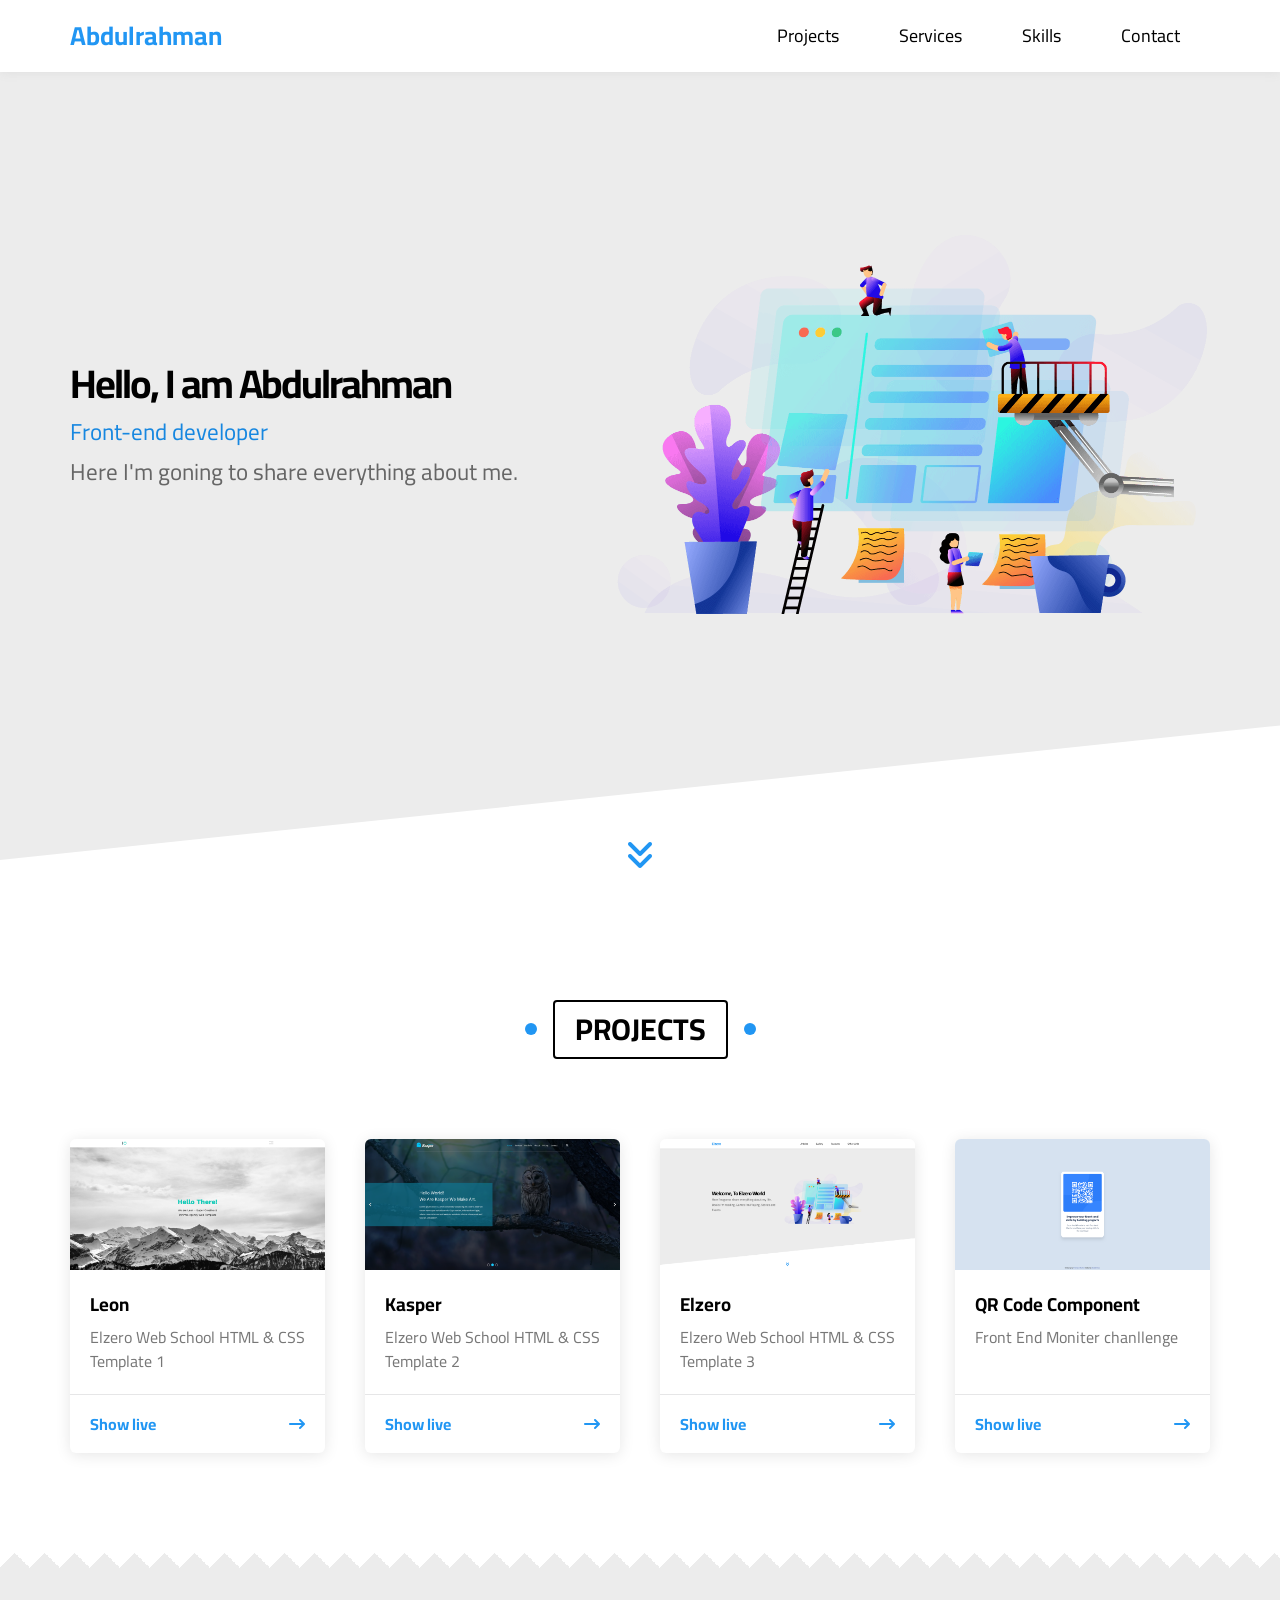
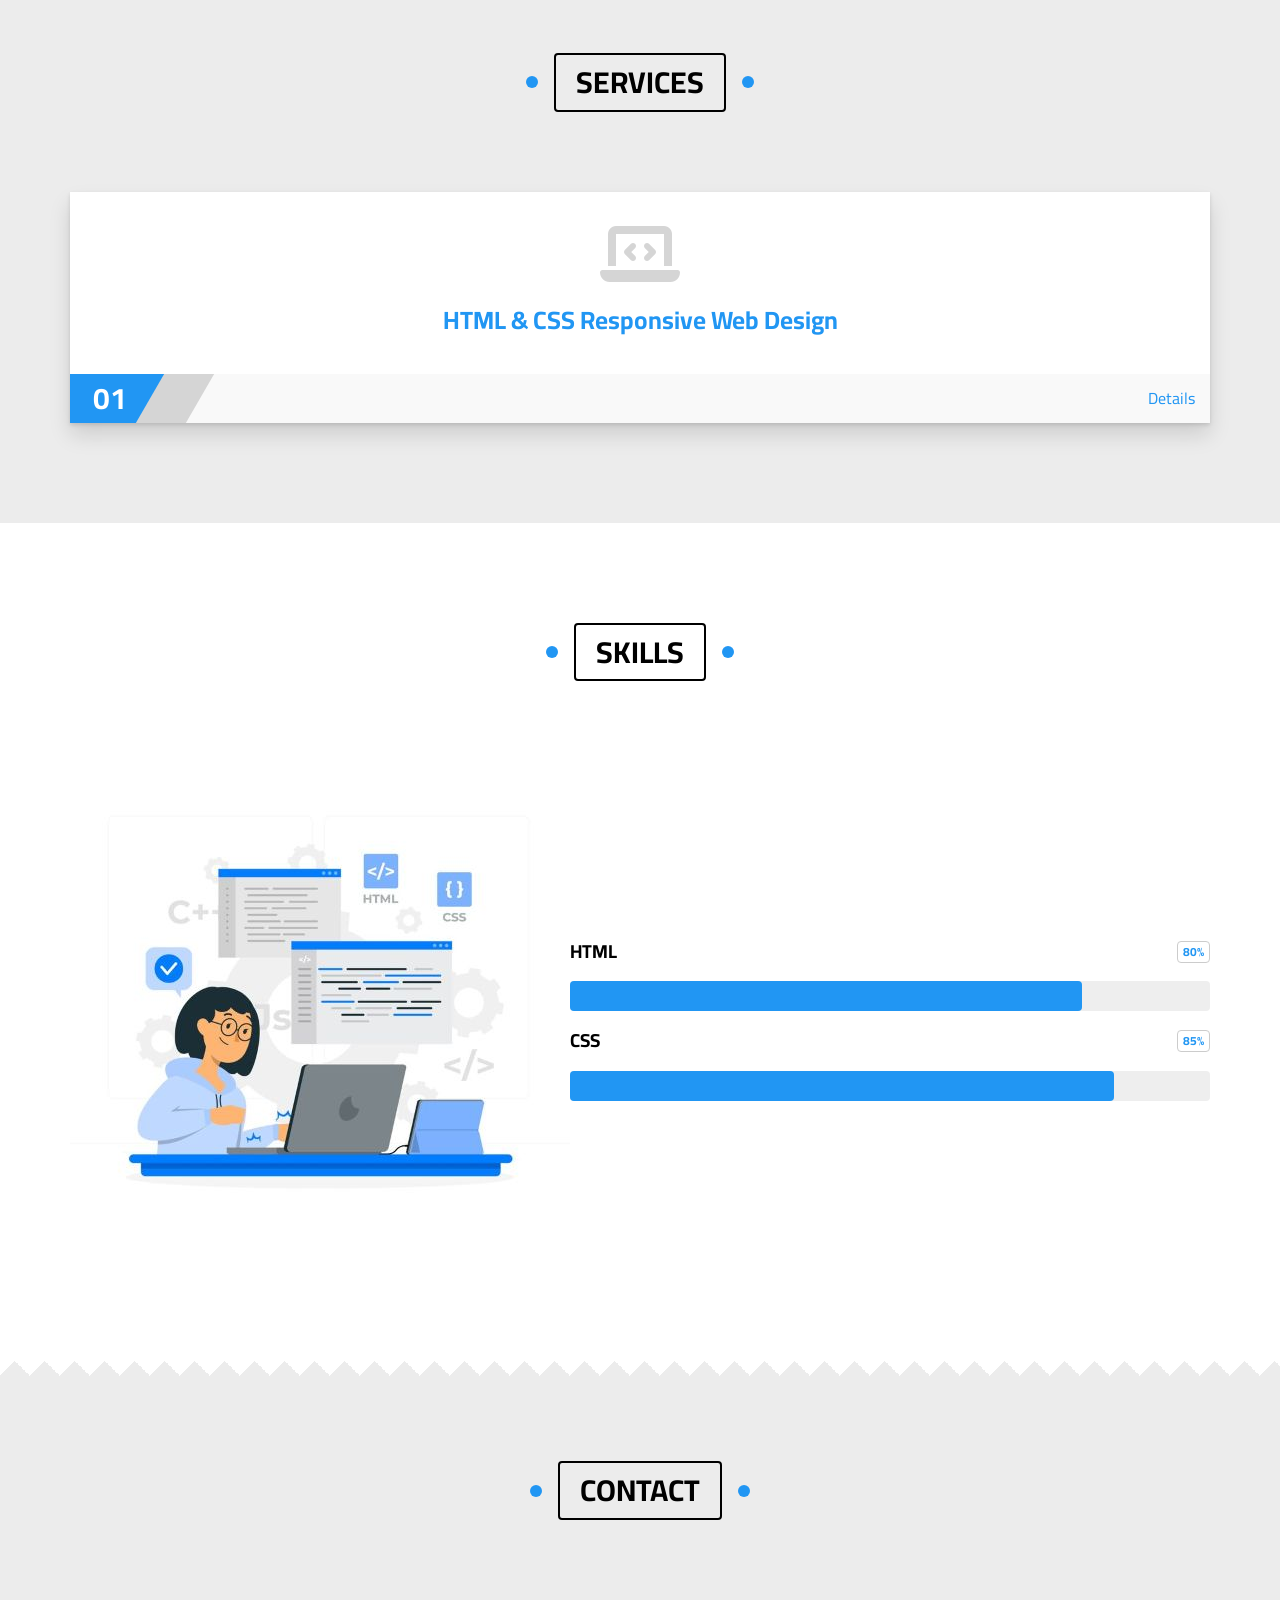
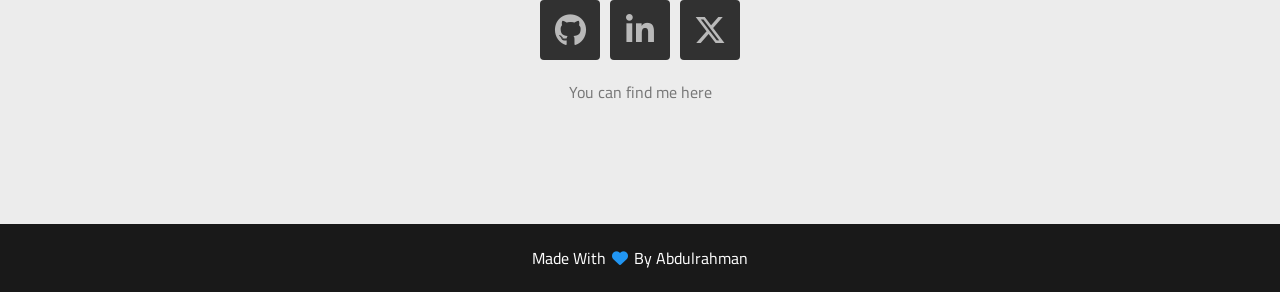
==== index.html @ 8b83b595 "Fixing some issues" ====
<!DOCTYPE html>
<html lang="en">

<head>
    <meta charset="UTF-8">
    <meta name="viewport" content="width=device-width, initial-scale=1.0">
    <title>Abdulrahman</title>
    <link rel="icon" href="imgs/favicon.ico" type="image/x-icon">
    <link rel="stylesheet" href="css/normalize.css">
    <!-- Font Awesome File -->
    <link rel="stylesheet" href="css/all.min.css">
    <link rel="stylesheet" href="css/main.css">
    <!-- Google Fonts -->
    <link rel="preconnect" href="https://fonts.googleapis.com">
    <link rel="preconnect" href="https://fonts.gstatic.com" crossorigin>
    <link href="https://fonts.googleapis.com/css2?family=Cairo:wght@200..1000&display=swap" rel="stylesheet">
</head>

<body>
    <!-- Start Header -->
    <div class="header" id="header">
        <div class="container">
            <a href="#" class="logo">Abdulrahman</a>
            <ul class="main-nav">
                <li><a href="#projects">Projects</a></li>
                <li><a href="#services">Services</a></li>
                <li><a href="#my-skills">Skills</a></li>
                <li><a href="#contact">Contact</a></li>
            </ul>
        </div>
    </div>
    <!-- End Header -->
    <!-- Start Landing -->
    <div class="landing">
        <div class="container">
            <div class="text">
                <h1>Hello, I am Abdulrahman</h1>
                <p><span>Front-end developer</span>Here I'm goning to share everything about me.</p>
            </div>
            <div class="image">
                <img src="imgs/landing-image.png" alt="Landing image">
            </div>
        </div>
        <a href="#articles" class="go-down">
            <i class="fa-solid fa-angles-down fa-2x"></i>
        </a>
    </div>
    <!-- End Landing -->
    <!-- Start Projects -->
    <div class="projects" id="projects">
        <!-- Start Dots Shape -->
        <div class="dots dots-up"></div>
        <div class="dots dots-down"></div>
        <!-- End Dots Shape -->
        <h2 class="main-title">Projects</h2>
        <div class="container">
            <!-- 1st box -->
            <div class="box">
                <img src="imgs/project-01.png" alt="Project 01 image">
                <div class="content">
                    <h3>Leon</h3>
                    <p>Elzero Web School HTML & CSS Template 1</p>
                </div>
                <div class="info">
                    <a href="https://abdulrahman-alshamrani.me/HTML_And_CSS_Template_One/">Show live</a>
                    <i class="fa-solid fa-arrow-right-long"></i>
                </div>
            </div>
            <!-- 2nd box -->
            <div class="box">
                <img src="imgs/project-02.png" alt="Project 02 image">
                <div class="content">
                    <h3>Kasper</h3>
                    <p>Elzero Web School HTML & CSS Template 2</p>
                </div>
                <div class="info">
                    <a href="https://abdulrahman-alshamrani.me/HTML_And_CSS_Template_Two/">Show live</a>
                    <i class="fa-solid fa-arrow-right-long"></i>
                </div>
            </div>
            <!-- 3rd box -->
            <div class="box">
                <img src="imgs/project-03.png" alt="Project 03 image">
                <div class="content">
                    <h3>Elzero</h3>
                    <p>Elzero Web School HTML & CSS Template 3</p>
                </div>
                <div class="info">
                    <a href="https://abdulrahman-alshamrani.me/HTML_And_CSS_Template_Three/">Show live</a>
                    <i class="fa-solid fa-arrow-right-long"></i>
                </div>
            </div>
            <!-- 4th box -->
            <div class="box">
                <img src="imgs/project-05.png" alt="Project 05 image">
                <div class="content">
                    <h3>QR Code Component</h3>
                    <p>Front End Moniter chanllenge</p>
                </div>
                <div class="info">
                    <a href="https://abdulrahman-alshamrani.me/qr-code-component/">Show live</a>
                    <i class="fa-solid fa-arrow-right-long"></i>
                </div>
            </div>
        </div>
    </div>
    <!-- Separator -->
    <div class="spikes"></div>
    <!-- End Articles -->
    <!-- Start Services -->
    <div class="services" id="services">
        <!-- Start Dots Shape -->
        <div class="dots dots-up"></div>
        <div class="dots dots-down"></div>
        <!-- End Dots Shape -->
        <h2 class="main-title">Services</h2>
        <div class="container">
            <div class="box">
                <i class="fa-solid fa-laptop-code fa-4x"></i>
                <h3>HTML & CSS Responsive Web Design</h3>
                <div class="info"><a href="#services">Details</a></div>
            </div>
        </div>
    </div>
    <!-- End Services -->
    <!-- Start My Skills -->
    <div class="my-skills" id="my-skills">
        <h2 class="main-title">Skills</h2>
        <div class="container">
            <img src="imgs/skills.jpg" alt="Skills image">
            <div class="skills">
                <div class="skill">
                    <h3>HTML <span>80%</span></h3>
                    <div class="progress"><span style="width: 80%;"></span></div>
                </div>
                <div class="skill">
                    <h3>CSS <span>85%</span></h3>
                    <div class="progress"><span style="width: 85%;"></span></div>
                </div>
            </div>
        </div>
    </div>
    <!-- Separator -->
    <div class="spikes"></div>
    <!-- End My Skills -->
    <!-- Start Contact -->
    <div class="contact" id="contact">
        <!-- Start Dots Shape -->
        <div class="dots dots-up"></div>
        <div class="dots dots-down"></div>
        <!-- End Dots Shape -->
        <h2 class="main-title">Contact</h2>
        <div class="container">
            <ul class="social">
                <li><a class="github" href="https://github.com/D7omii" target="_blank"><i
                            class="fa-brands fa-github fa-2x"></i></a></li>
                <li><a class="linkedin" href="https://www.linkedin.com/in/abdurahman-alshamrani-961b251a7"
                        target="_blank"><i class="fa-brands fa-linkedin-in fa-2x"></i></a></li>
                <li><a class="x-twitter" href="https://x.com/AboDa7m_001" target="_blank"><i
                            class="fa-brands fa-x-twitter fa-2x"></i></a></li>
                </li>
            </ul>
            <p class="text">You can find me here</p>
        </div>
    </div>
    <!-- End Contact -->
    <!-- Start Footer -->
    <div class="footer">
        <p class="copyright">Made With <i class="fa-solid fa-heart"></i> By Abdulrahman</p>
    </div>
    <!-- End Footer -->
</body>

</html>
---- css/main.css ----
/* Start Global Rules */
* {
    -webkit-box-sizing: border-box;
    -moz-box-sizing: border-box;
    box-sizing: border-box;
}

:root {
    --main-color: #2196F3;
    --main-color-alt: #1787E0;
    --main-transition-duration: 0.3s;
    --main-section-padding: 100px;
    --section-background: #ececec;
}

html {
    scroll-behavior: smooth;
}

body {
    font-family: "Cairo", sans-serif;
}

a {
    text-decoration: none;
}

ul {
    list-style: none;
    margin: 0;
    padding: 0;
}

.container {
    padding-left: 15px;
    padding-right: 15px;
    margin-left: auto;
    margin-right: auto;
}

/* Small */
@media (min-width: 768px) {
    .container {
        width: 750px;
    }
}

/* Medium */
@media (min-width: 992px) {
    .container {
        width: 970px;
    }
}

/* Large */
@media (min-width: 1200px) {
    .container {
        width: 1170px;
    }
}

.main-title {
    text-transform: uppercase;
    margin: 0 auto 80px;
    border: 2px solid black;
    padding: 10px 20px;
    font-size: 30px;
    width: fit-content;
    position: relative;
    z-index: 1;
    transition: var(--main-transition-duration);
    -webkit-transition: var(--main-transition-duration);
    -moz-transition: var(--main-transition-duration);
    -ms-transition: var(--main-transition-duration);
    -o-transition: var(--main-transition-duration);
    border-radius: 4px;
    -webkit-border-radius: 4px;
    -moz-border-radius: 4px;
    -ms-border-radius: 4px;
    -o-border-radius: 4px;
}

.main-title::before,
.main-title::after {
    content: "";
    position: absolute;
    width: 12px;
    height: 12px;
    background-color: var(--main-color);
    top: 50%;
    border-radius: 50%;
    -webkit-border-radius: 50%;
    -moz-border-radius: 50%;
    -ms-border-radius: 50%;
    -o-border-radius: 50%;
    transform: translateY(-50%);
    -webkit-transform: translateY(-50%);
    -moz-transform: translateY(-50%);
    -ms-transform: translateY(-50%);
    -o-transform: translateY(-50%);
}

.main-title::before {
    left: -30px;
}

.main-title::after {
    right: -30px;
}

.main-title:hover::before {
    z-index: -1;
    animation: left-move 0.5s linear forwards;
    -webkit-animation: left-move 0.5s linear forwards;
}

.main-title:hover::after {
    z-index: -1;
    animation: right-move 0.5s linear forwards;
    -webkit-animation: right-move 0.5s linear forwards;
}

.main-title:hover {
    color: white;
    border-color: transparent;
    transition-delay: 0.5s;
}

.spikes {
    position: relative;
}

.spikes::after {
    content: "";
    position: absolute;
    right: 0;
    width: 100%;
    height: 30px;
    z-index: 1;
    background-image: linear-gradient(135deg, white 25%, transparent 25%),
        linear-gradient(225deg, white 25%, transparent 25%);
    background-size: 30px 30px;
}

.dots {
    background-image: url("../imgs/dots.png");
    height: 186px;
    width: 204px;
    background-repeat: no-repeat;
    position: absolute;
}

.dots-up {
    top: 200px;
    right: 0;
}

.dots-down {
    bottom: 200px;
    left: 0;
}

@media (max-width: 1199px) {

    .dots,
    .dots-up,
    .dots-down {
        display: none;
    }
}

/* End Global Rules */
/* Start Header  */
.header {
    background-color: white;
    position: relative;
    box-shadow: 0 0 10px #ddd;
}

.header .container {
    display: flex;
    justify-content: space-between;
    align-items: center;
    flex-wrap: wrap;
    position: relative;
}

.header .logo {
    color: var(--main-color);
    font-size: 26px;
    font-weight: bold;
    height: 72px;
    display: flex;
    justify-content: center;
    align-items: center;
}

@media (max-width: 767px) {
    .header .logo {
        width: 100%;
        height: 50px;
    }
}

.header .main-nav {
    display: flex;
}

@media (max-width: 767px) {
    .header .main-nav {
        margin: auto;
    }
}

.header .main-nav>li:hover .mega-menu {
    opacity: 1;
    z-index: 20;
    top: calc(100% + 1px);
}

.header .main-nav>li>a {
    display: flex;
    justify-content: center;
    align-items: center;
    height: 72px;
    position: relative;
    color: black;
    padding: 0 30px;
    overflow: hidden;
    font-size: 18px;
    transition: var(--main-transition-duration);
    -webkit-transition: var(--main-transition-duration);
    -moz-transition: var(--main-transition-duration);
    -ms-transition: var(--main-transition-duration);
    -o-transition: var(--main-transition-duration);
}

@media (max-width: 767px) {
    .header .main-nav>li>a {
        padding: 10px;
        font-size: 14px;
        height: 40px;
    }
}

.header .main-nav>li>a::before {
    content: "";
    position: absolute;
    width: 100%;
    height: 4px;
    background-color: var(--main-color);
    top: 0;
    left: -100%;
    transition: var(--main-transition-duration);
    -webkit-transition: var(--main-transition-duration);
    -moz-transition: var(--main-transition-duration);
    -ms-transition: var(--main-transition-duration);
    -o-transition: var(--main-transition-duration);
}

.header .main-nav>li>a:hover {
    color: var(--main-color);
    background-color: #fafafa;
}

.header .main-nav>li>a:hover::before {
    left: 0;
}

/* End Header  */
/* Start Landing */
.landing {
    position: relative;
}

.landing::before {
    content: "";
    position: absolute;
    left: 0;
    top: -40px;
    width: 100%;
    height: 100%;
    background-color: var(--section-background);
    z-index: -1;
    transform: skewY(-6deg);
    -webkit-transform: skewY(-6deg);
    -moz-transform: skewY(-6deg);
    -ms-transform: skewY(-6deg);
    -o-transform: skewY(-6deg);
    transform-origin: top left;
}

.landing .container {
    min-height: calc(100vh - 72px);
    display: flex;
    align-items: center;
    padding-bottom: 120px;
}

.landing .text {
    flex: 1;
}

@media (max-width: 991px) {
    .landing .container {
        flex-direction: column;
    }

    .landing .text {
        text-align: center;
    }
}

.landing .text h1 {
    font-size: 40px;
    margin: 0;
    letter-spacing: -2px;
}

@media (max-width: 767px) {
    .landing .text h1 {
        font-size: 28px;
    }
}

.landing .text p {
    font-size: 23px;
    line-height: 1.7;
    margin: 5px 0 0;
    color: #666;
    max-width: 500px;
}

@media (max-width: 991px) {
    .landing .text p {
        margin: 10px auto;
    }
}

@media (max-width: 767px) {
    .landing .text p {
        font-size: 18px;
    }
}

.landing .text p span {
    display: block;
    color: var(--main-color-alt);
}

.landing .image img {
    position: relative;
    width: 600px;
    max-width: 100%;
    animation: up-and-down 5s linear infinite;
    -webkit-animation: up-and-down 5s linear infinite;
}

@media (max-width: 991px) {
    .landing .image {
        order: -1;
        margin: 100px 0 70px;
    }
}

.landing .go-down {
    color: var(--main-color);
    position: absolute;
    bottom: 30px;
    left: 50%;
    transform: translateX(-50%);
    -webkit-transform: translateX(-50%);
    -moz-transform: translateX(-50%);
    -ms-transform: translateX(-50%);
    -o-transform: translateX(-50%);
}

.landing .go-down:hover {
    color: var(--main-color-alt);
}

.landing .go-down i {
    animation: bouncing 1.5s infinite;
    -webkit-animation: bouncing 1.5s infinite;
}

/* End Landing */
/* Start Projects */
.projects {
    padding-top: var(--main-section-padding);
    padding-bottom: var(--main-section-padding);
    position: relative;
}

.projects .container {
    display: grid;
    grid-template-columns: repeat(auto-fill, minmax(250px, 1fr));
    gap: 40px;
}

.projects .box {
    box-shadow: 0 2px 15px rgb(0 0 0 / 10%);
    background-color: white;
    overflow: hidden;
    z-index: 1;
    border-radius: 6px;
    -webkit-border-radius: 6px;
    -moz-border-radius: 6px;
    -ms-border-radius: 6px;
    -o-border-radius: 6px;
    transition: transform var(--main-transition-duration), box-shadow var(--main-transition-duration);
    -webkit-transition: transform var(--main-transition-duration), box-shadow var(--main-transition-duration);
    -moz-transition: transform var(--main-transition-duration), box-shadow var(--main-transition-duration);
    -ms-transition: transform var(--main-transition-duration), box-shadow var(--main-transition-duration);
    -o-transition: transform var(--main-transition-duration), box-shadow var(--main-transition-duration);
}

.projects .box:hover {
    box-shadow: 0 2px 15px rgb(0 0 0 / 20%);
    transform: translateY(-10px);
    -webkit-transform: translateY(-10px);
    -moz-transform: translateY(-10px);
    -ms-transform: translateY(-10px);
    -o-transform: translateY(-10px);
}

.projects .box img {
    max-width: 100%;
}

.projects .box .content {
    padding: 20px;
}

@media (min-width: 991px) {
    .projects .box .content {
        height: 120px;
    }
}

.projects .box .content h3 {
    margin: 0;
}

.projects .box .content p {
    margin: 10px 0 0;
    line-height: 1.5;
    color: #777;
}

.projects .box .info {
    padding: 20px;
    border-top: 1px solid #e6e6e7;
    display: flex;
    justify-content: space-between;
    align-items: center;
}

.projects .box .info a {
    color: var(--main-color);
    font-weight: bold;
}

.projects .box .info i {
    color: var(--main-color);
    transition: 0.6s;
    -webkit-transition: 0.6s;
    -moz-transition: 0.6s;
    -ms-transition: 0.6s;
    -o-transition: 0.6s;
}

.projects .box:hover .info i {
    transform: translateX(10px);
    -webkit-transform: translateX(10px);
    -moz-transform: translateX(10px);
    -ms-transform: translateX(10px);
    -o-transform: translateX(10px);
}

/* End Projects */
/* Start Services */
.services {
    padding-top: var(--main-section-padding);
    padding-bottom: var(--main-section-padding);
    background-color: var(--section-background);
    position: relative;
}

.services .container {
    display: grid;
    /* grid-template-columns: repeat(auto-fill, minmax(300px, 1fr)); */
    grid-template-columns: minmax(300px, 1fr);
    gap: 40px;
}

.services .box {
    background-color: white;
    box-shadow: 0 12px 20px 0 rgb(0 0 0 / 13%), 0 2px 4px 0 rgb(0 0 0 / 12%);
    counter-increment: services;
    position: relative;
    transition: var(--main-transition-duration);
    -webkit-transition: var(--main-transition-duration);
    -moz-transition: var(--main-transition-duration);
    -ms-transition: var(--main-transition-duration);
    -o-transition: var(--main-transition-duration);
}

.services .box::before {
    content: "";
    position: absolute;
    background-color: var(--main-color);
    height: 3px;
    top: -3px;
    width: 0;
    left: 50%;
    transform: translateX(-50%);
    -webkit-transform: translateX(-50%);
    -moz-transform: translateX(-50%);
    -ms-transform: translateX(-50%);
    -o-transform: translateX(-50%);
    transition: var(--main-transition-duration);
    -webkit-transition: var(--main-transition-duration);
    -moz-transition: var(--main-transition-duration);
    -ms-transition: var(--main-transition-duration);
    -o-transition: var(--main-transition-duration);
}

.services .box:hover {
    transform: translateY(-10px);
    -webkit-transform: translateY(-10px);
    -moz-transform: translateY(-10px);
    -ms-transform: translateY(-10px);
    -o-transform: translateY(-10px);
}

.services .box:hover::before {
    width: 100%;
}

.services .box>i {
    margin: 30px auto 20px;
    display: block;
    text-align: center;
    color: #d5d5d5;
}

.services .box>h3 {
    text-align: center;
    font-size: 25px;
    color: var(--main-color);
    margin: 20px 15px 40px;
}

.services .box .info {
    padding: 15px;
    position: relative;
    background-color: #f9f9f9;
    text-align: right;
}

.services .box .info::before {
    content: "0" counter(services);
    position: absolute;
    background-color: var(--main-color);
    color: white;
    left: 0;
    top: 0;
    height: 100%;
    width: 80px;
    font-size: 30px;
    font-weight: bold;
    display: flex;
    justify-content: center;
    align-items: center;
    padding-right: 15px;
}

.services .box .info::after {
    content: "";
    position: absolute;
    background-color: #d5d5d5;
    top: 0px;
    left: 80px;
    width: 50px;
    height: calc(100% + 0.6px);
    transform: skewX(-30deg);
}

.services .box .info a {
    color: var(--main-color);
}

/* End Services */
/* Start My Skills */
.my-skills {
    padding-top: var(--main-section-padding);
    padding-bottom: var(--main-section-padding);
    position: relative;
}

.my-skills .container {
    display: flex;
    align-items: center;
}

@media (max-width: 991px) {
    .my-skills .container img {
        display: none;
    }
}

.my-skills .skills {
    flex: 1;
}

.my-skills .skills .skill h3 {
    display: flex;
    justify-content: space-between;
    align-items: center;
}

.my-skills .skills .skill h3 span {
    font-size: 12px;
    border: 1px solid #ccc;
    padding: 3px 5px;
    color: var(--main-color);
    border-radius: 4px;
    -webkit-border-radius: 4px;
    -moz-border-radius: 4px;
    -ms-border-radius: 4px;
    -o-border-radius: 4px;
}

.my-skills .skills .skill .progress {
    height: 30px;
    background-color: #eee;
    position: relative;
    border-radius: 4px;
    -webkit-border-radius: 4px;
    -moz-border-radius: 4px;
    -ms-border-radius: 4px;
    -o-border-radius: 4px;
}

.my-skills .skills .skill .progress span {
    position: absolute;
    left: 0;
    top: 0;
    height: 100%;
    background-color: var(--main-color);
    border-radius: 4px;
    -webkit-border-radius: 4px;
    -moz-border-radius: 4px;
    -ms-border-radius: 4px;
    -o-border-radius: 4px;
}

/* End My Skills */
/* Start Contact */
.contact {
    padding-top: var(--main-section-padding);
    padding-bottom: var(--main-section-padding);
    background-color: var(--section-background);
    position: relative;
}

@media (max-width: 767px) {
    .contact {
        text-align: center;
    }
}

.contact .container {
    display: flex;
    justify-content: center;
    align-items: center;
    flex-direction: column;
    text-align: center;
}

.contact .social {
    display: flex;
    gap: 10px;
}

@media (max-width: 767px) {
    .contact .social {
        justify-content: center;
    }
}

.contact .social li a {
    background-color: #313131;
    color: #b9b9b9;
    display: inline-flex;
    justify-content: center;
    align-items: center;
    width: 60px;
    height: 60px;
    border-radius: 4px;
    -webkit-border-radius: 4px;
    -moz-border-radius: 4px;
    -ms-border-radius: 4px;
    -o-border-radius: 4px;
    transition: var(--main-transition-duration);
    -webkit-transition: var(--main-transition-duration);
    -moz-transition: var(--main-transition-duration);
    -ms-transition: var(--main-transition-duration);
    -o-transition: var(--main-transition-duration);
}

.contact .social .github:hover {
    background-color: #333;
    color: white;
}

.contact .social .linkedin:hover {
    background-color: #0a66c2;
    color: white;
}

.contact .social .x-twitter:hover {
    background-color: #14171a;
    color: white;
}

.contact .text {
    line-height: 2;
    color: #777;
}

@media (max-width: 767px) {
    .contact .text {
        margin-bottom: 0;
    }
}

/* End Contact */
/* Start Footer */
.footer {
    background-color: #191919;
}

.footer .copyright {
    padding: 25px 0;
    text-align: center;
    color: white;
    margin: 0;
}

.footer .copyright i {
    color: var(--main-color);
    margin: 0 2px;
}

/* End Footer */
/* Start Animation */
@keyframes up-and-down {

    0%,
    100% {
        top: 0;
    }

    50% {
        top: -50px;
    }
}

@keyframes bouncing {

    0%,
    10%,
    20%,
    50%,
    80%,
    100% {
        transform: translateY(0);
        -webkit-transform: translateY(0);
        -moz-transform: translateY(0);
        -ms-transform: translateY(0);
        -o-transform: translateY(0);
    }

    40%,
    60% {
        transform: translateY(-15px);
        -webkit-transform: translateY(-15px);
        -moz-transform: translateY(-15px);
        -ms-transform: translateY(-15px);
        -o-transform: translateY(-15px);
    }
}

@keyframes left-move {
    50% {
        left: 0;
        width: 12px;
        height: 12px;
    }

    100% {
        left: 0;
        width: 100%;
        height: 100%;
        border-radius: 4px;
        -webkit-border-radius: 4px;
        -moz-border-radius: 4px;
        -ms-border-radius: 4px;
        -o-border-radius: 4px;
    }
}

@keyframes right-move {
    50% {
        right: 0;
        width: 12px;
        height: 12px;
    }

    100% {
        right: 0;
        width: 100%;
        height: 100%;
        border-radius: 4px;
        -webkit-border-radius: 4px;
        -moz-border-radius: 4px;
        -ms-border-radius: 4px;
        -o-border-radius: 4px;
    }
}

/* End Animation */
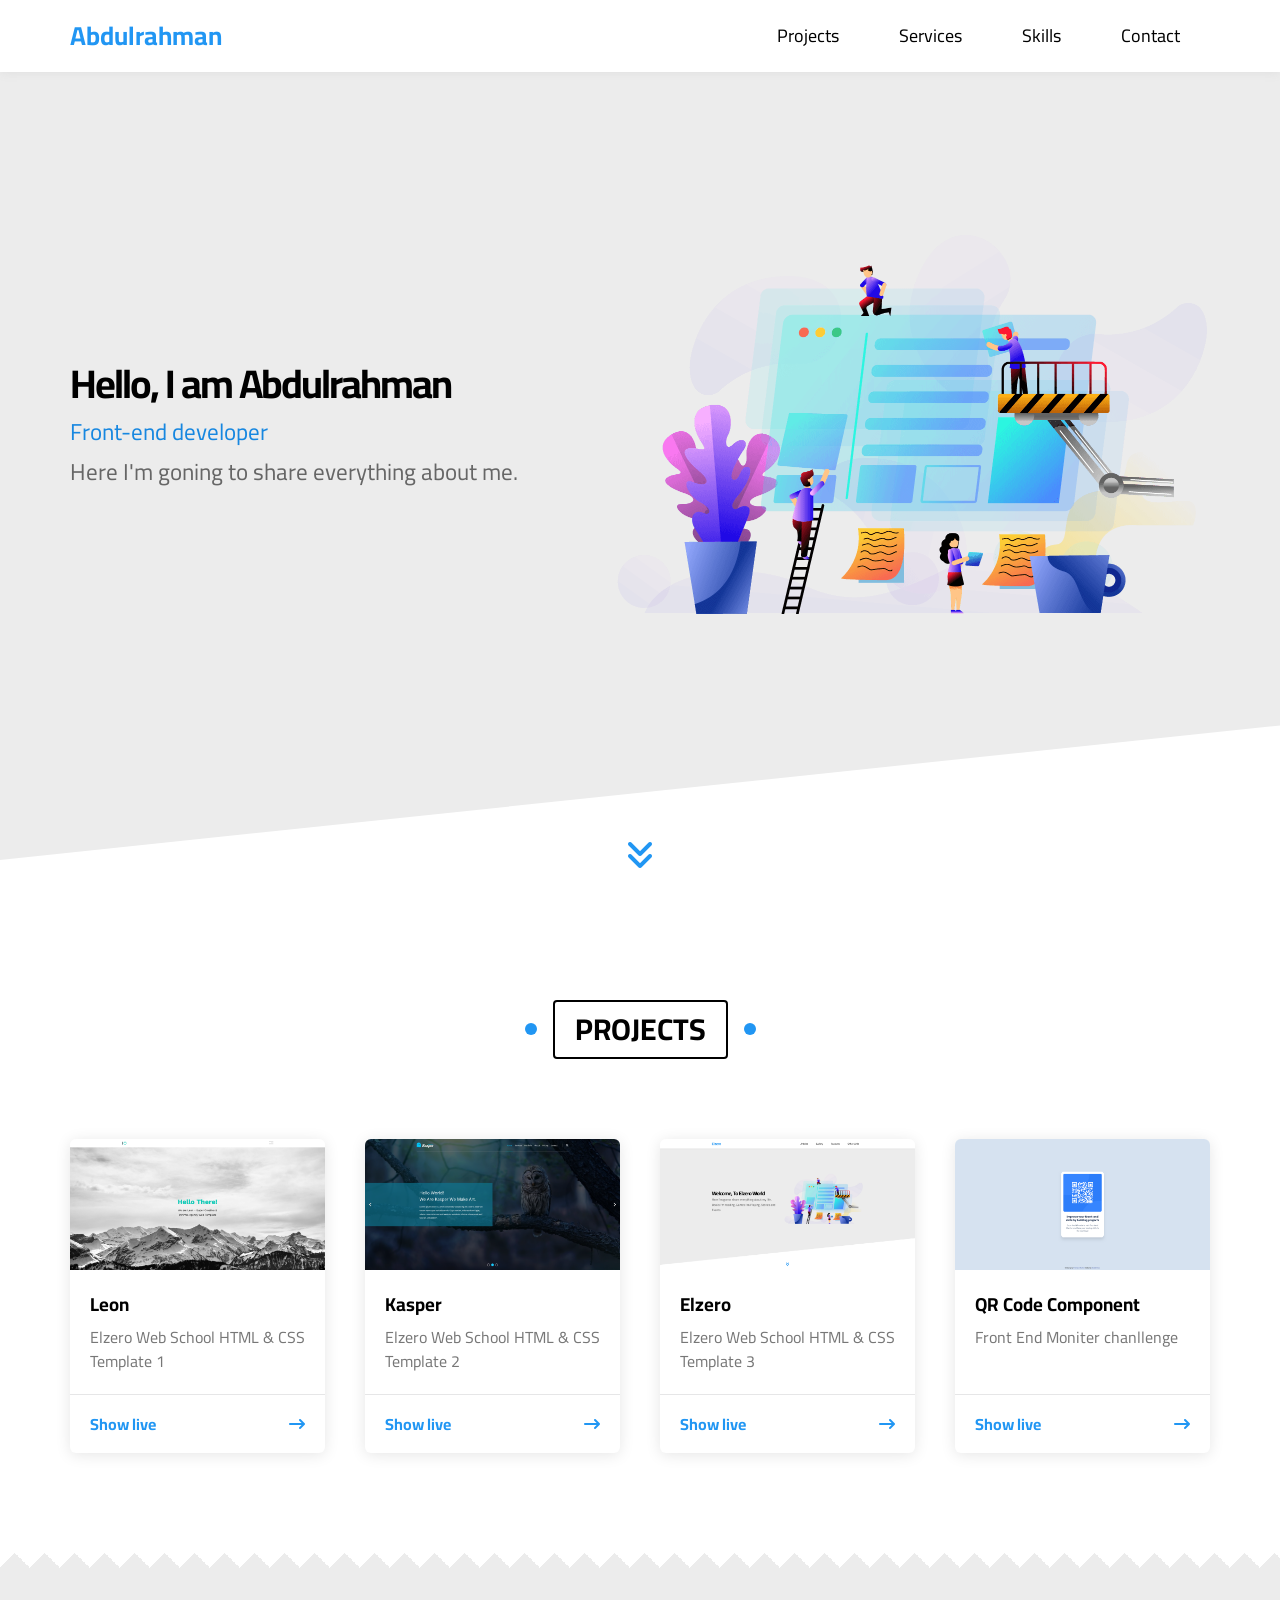
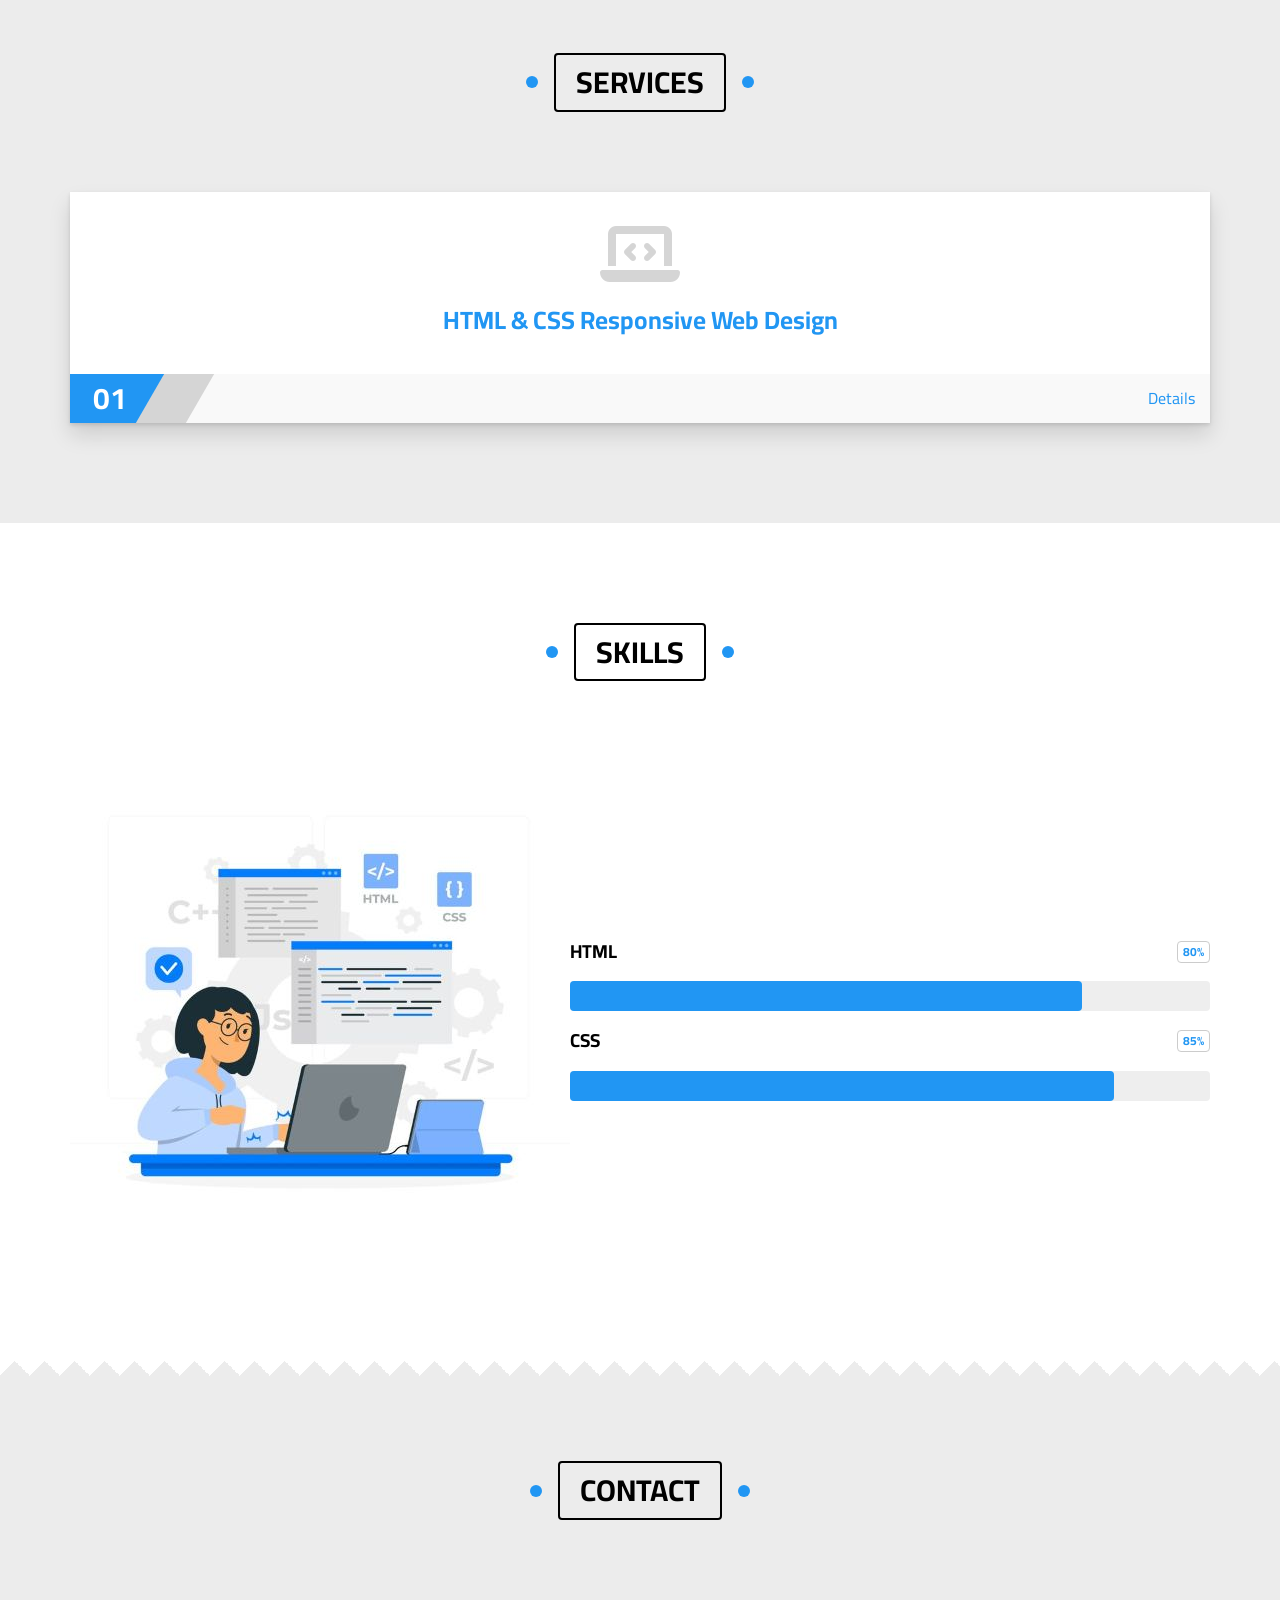
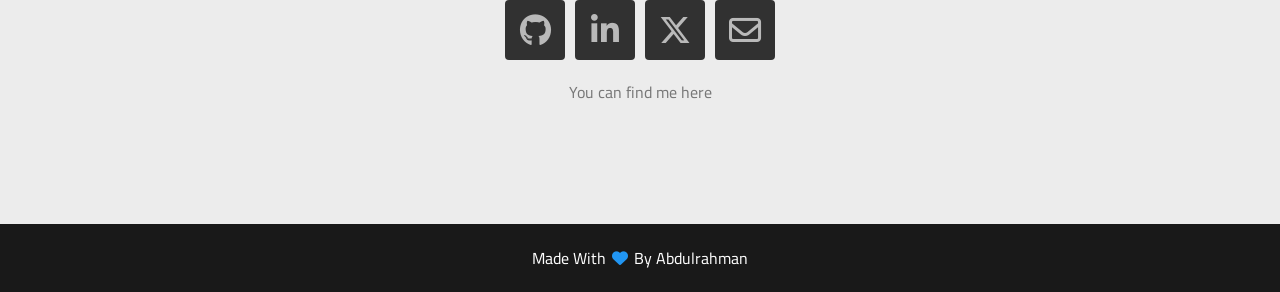
==== commit 738c2768: "Change the icon and add email" ====
--- a/index.html
+++ b/index.html
@@ -158,7 +158,8 @@
                         target="_blank"><i class="fa-brands fa-linkedin-in fa-2x"></i></a></li>
                 <li><a class="x-twitter" href="https://x.com/AboDa7m_001" target="_blank"><i
                             class="fa-brands fa-x-twitter fa-2x"></i></a></li>
-                </li>
+                <li><a class="email" href="mailto:abdulrahman.a.m.alshamrani@gmail.com"><i
+                            class="fa-regular fa-envelope fa-2x"></i></a></li>
             </ul>
             <p class="text">You can find me here</p>
         </div>
--- a/css/main.css
+++ b/css/main.css
@@ -725,6 +725,11 @@
     color: white;
 }
 
+.contact .social .email:hover {
+    background-color: #52bad5;
+    color: white;
+}
+
 .contact .text {
     line-height: 2;
     color: #777;
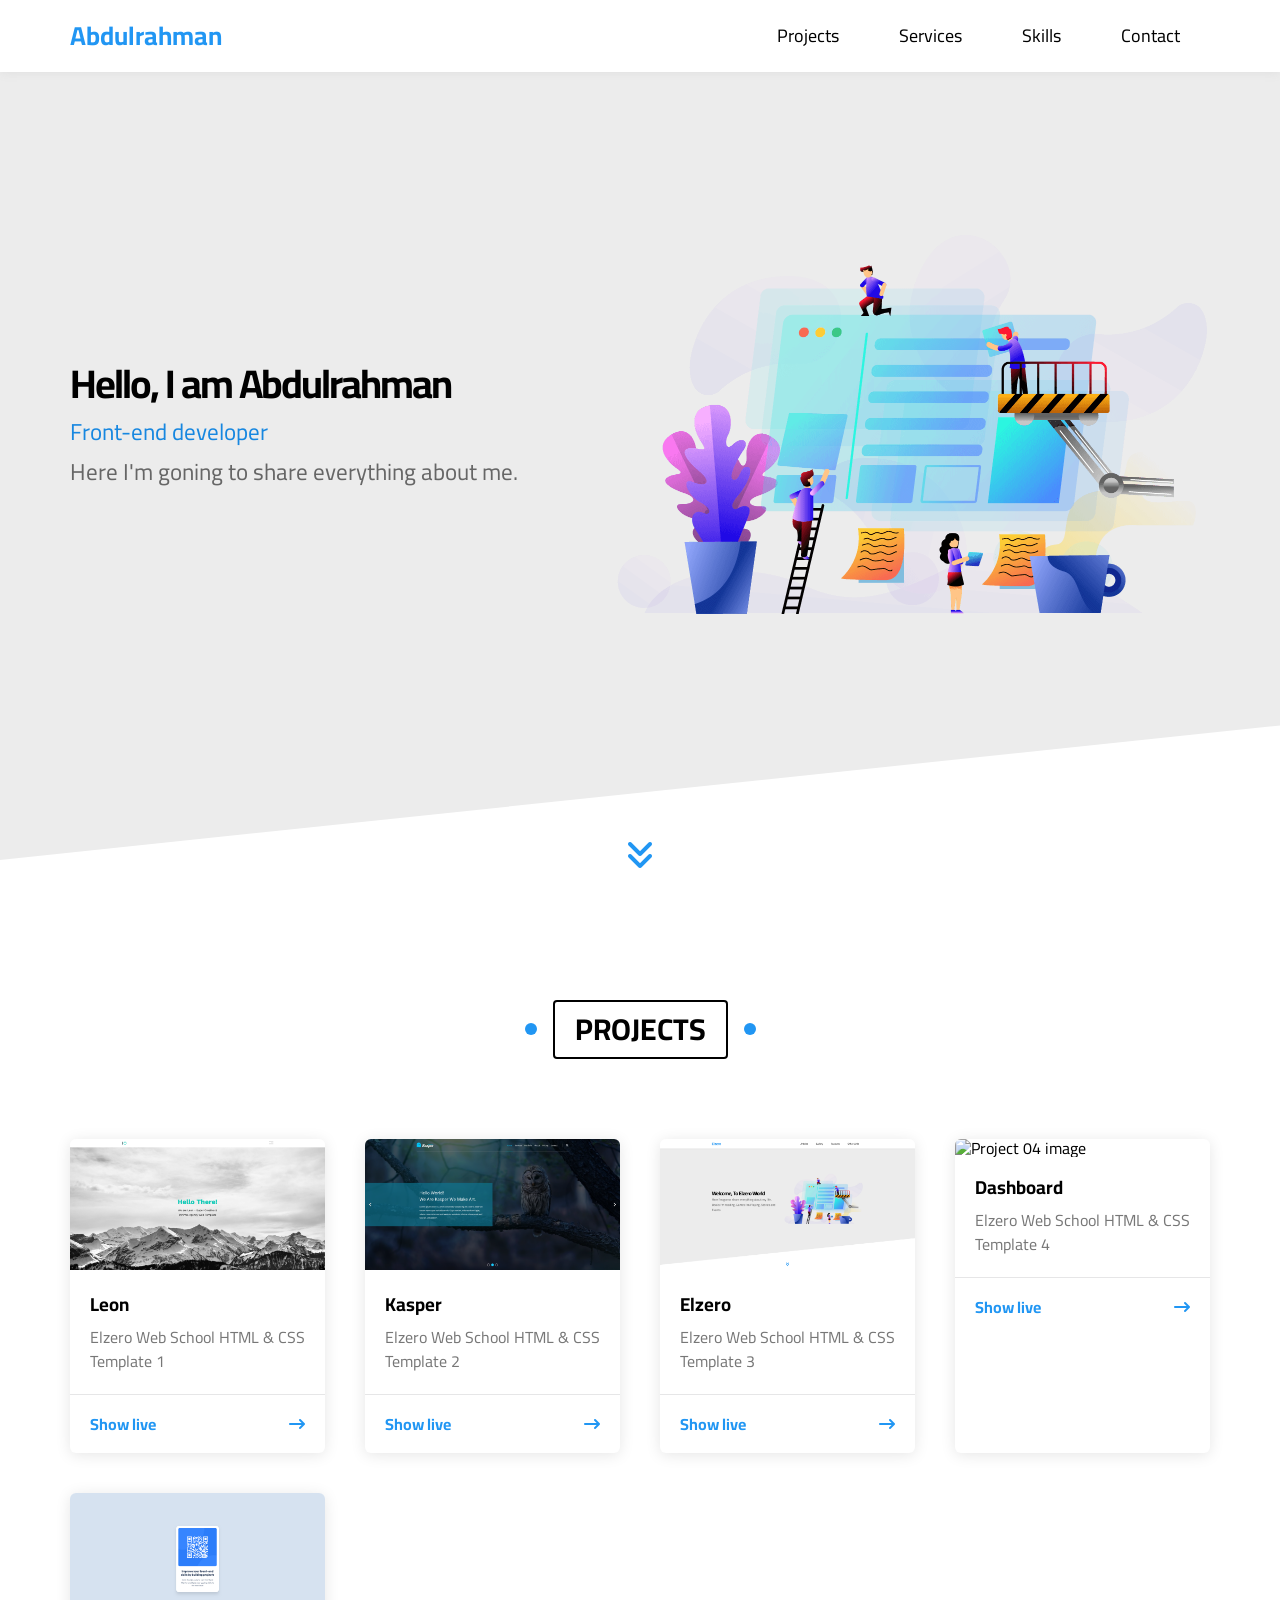
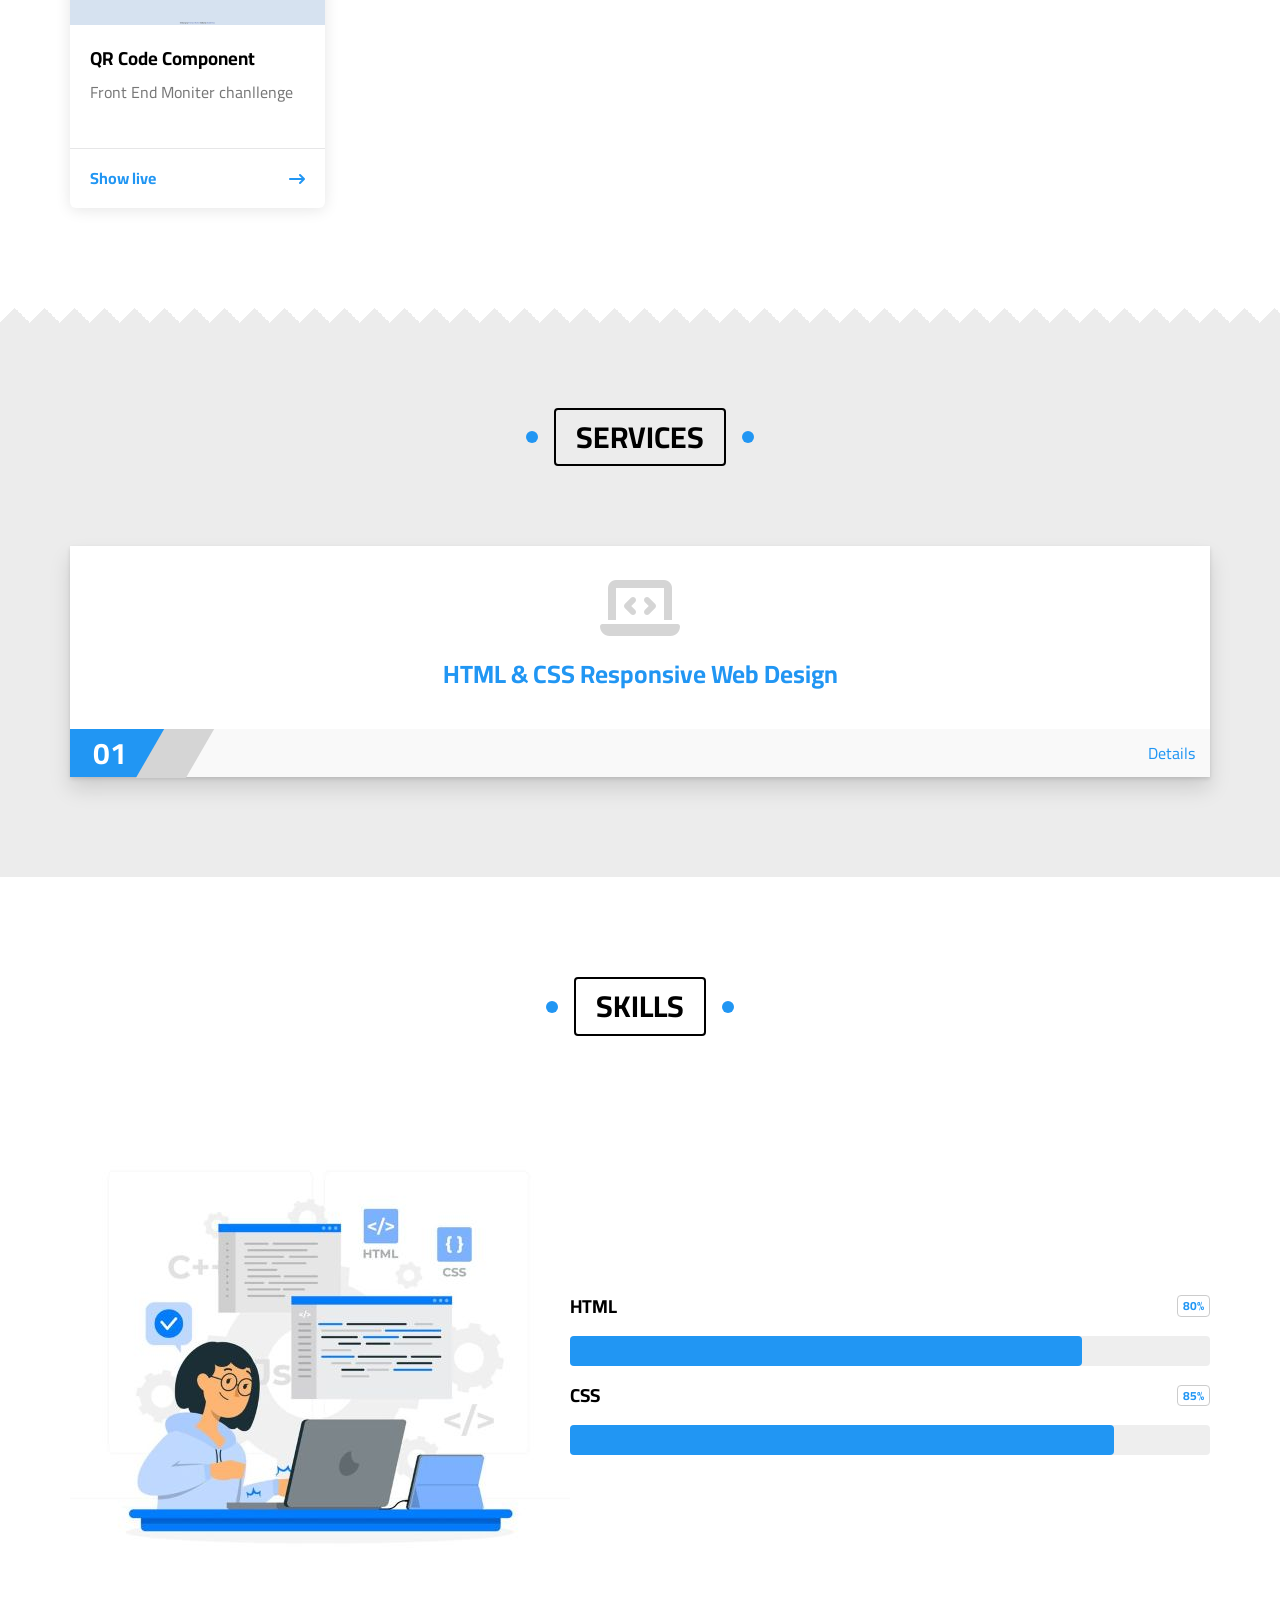
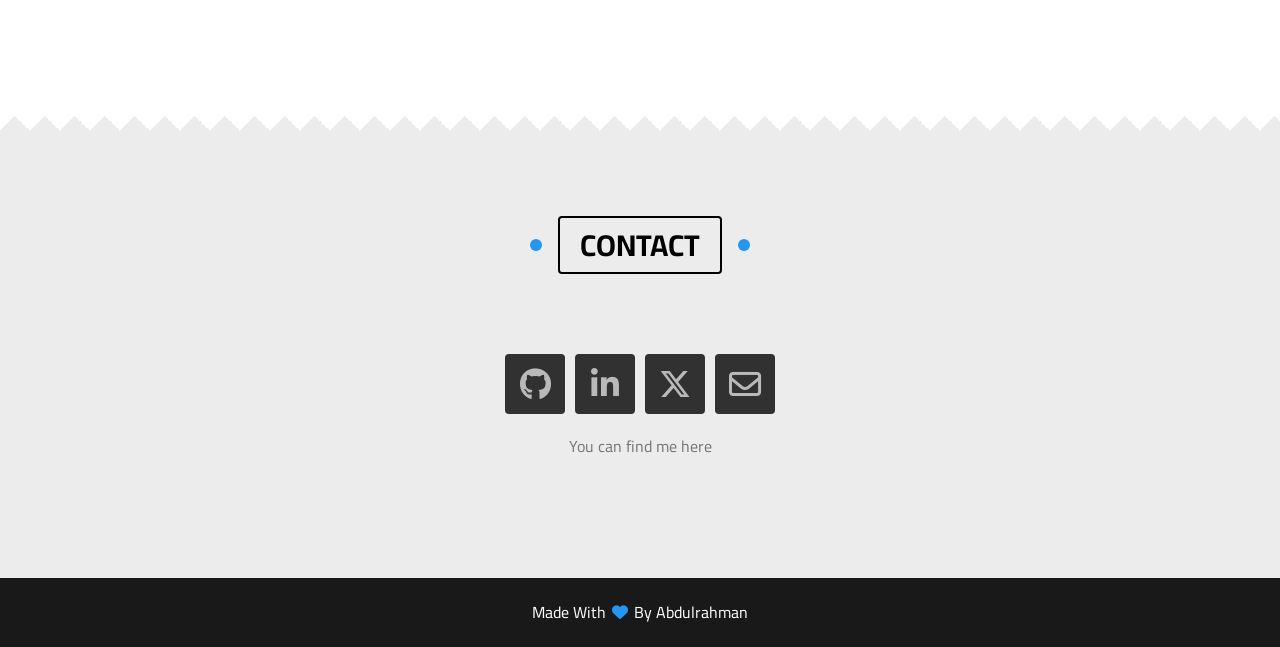
==== commit 2d3f46a5: "Upload 4th project" ====
--- a/index.html
+++ b/index.html
@@ -92,6 +92,18 @@
             </div>
             <!-- 4th box -->
             <div class="box">
+                <img src="imgs/project-04.png" alt="Project 04 image">
+                <div class="content">
+                    <h3>Dashboard</h3>
+                    <p>Elzero Web School HTML & CSS Template 4</p>
+                </div>
+                <div class="info">
+                    <a href="https://abdulrahman-alshamrani.me/HTML_And_CSS_Template_Four/">Show live</a>
+                    <i class="fa-solid fa-arrow-right-long"></i>
+                </div>
+            </div>
+            <!-- 5th box -->
+            <div class="box">
                 <img src="imgs/project-05.png" alt="Project 05 image">
                 <div class="content">
                     <h3>QR Code Component</h3>
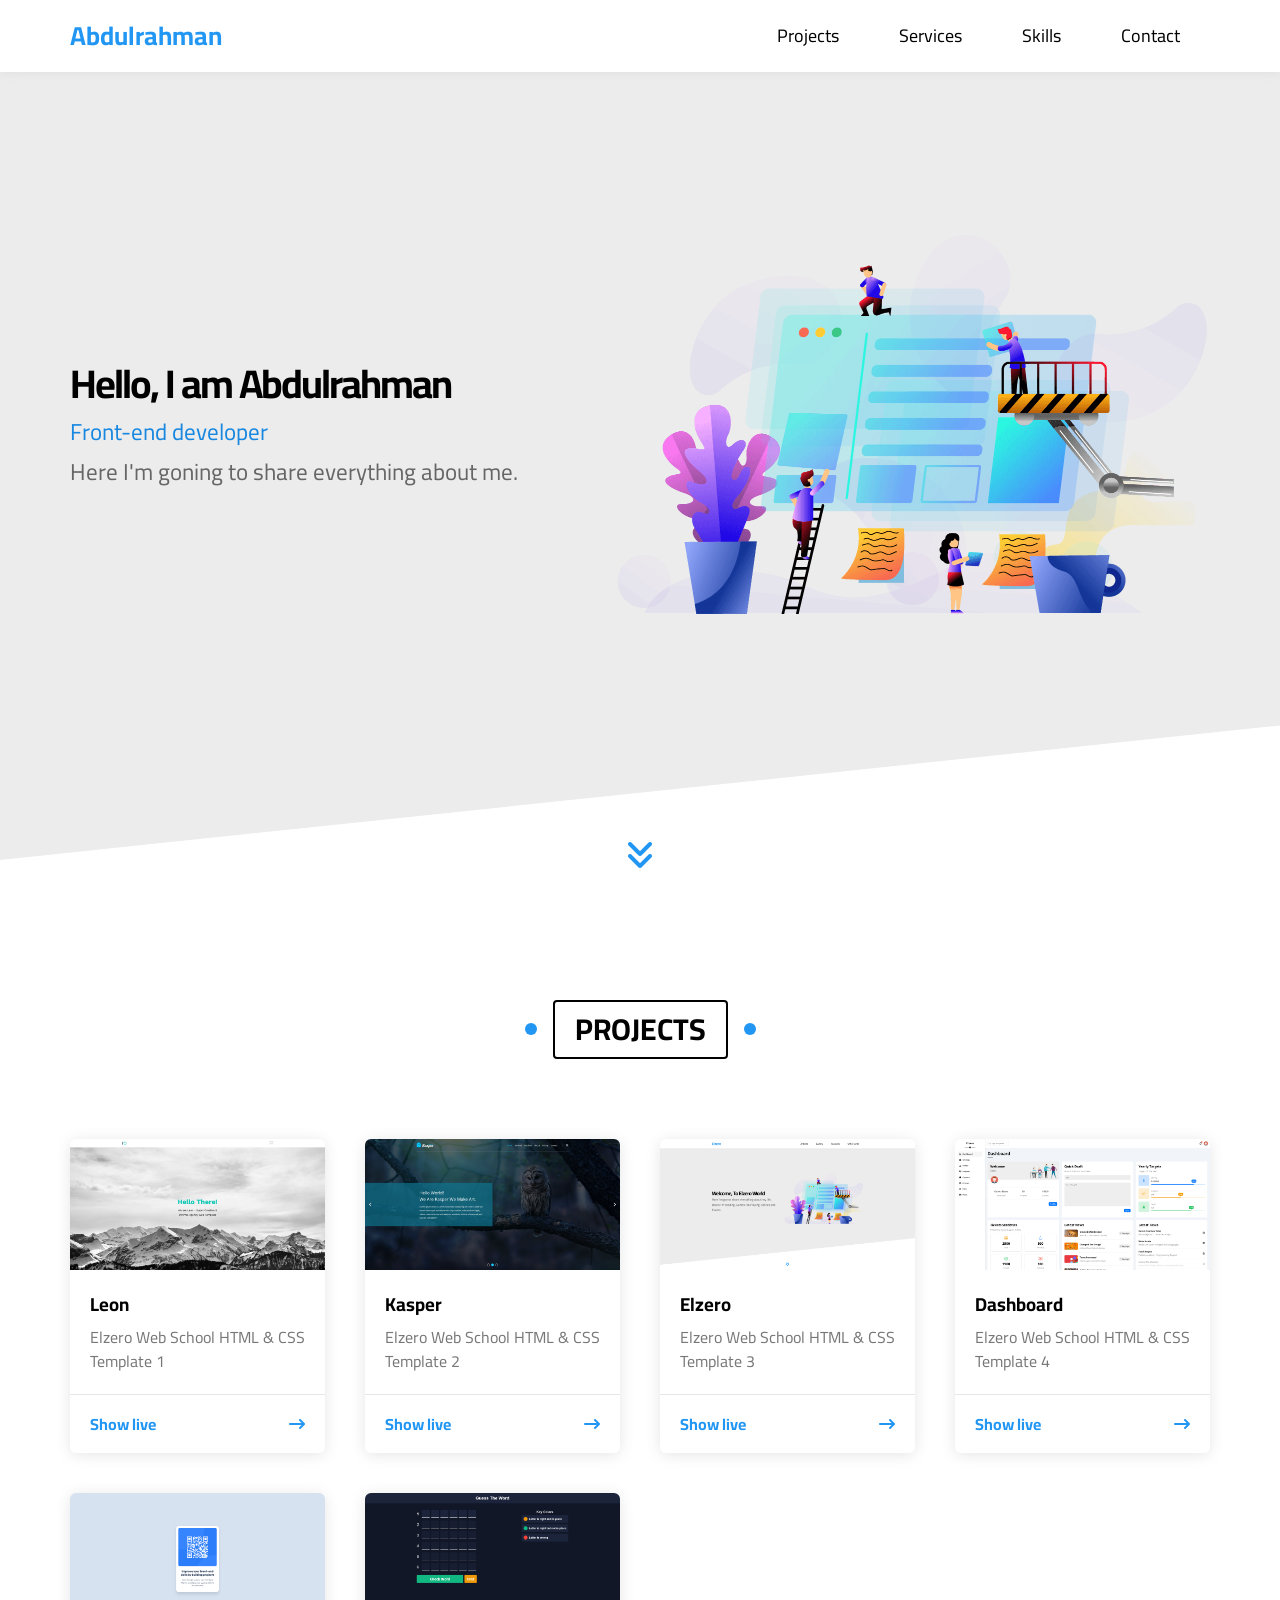
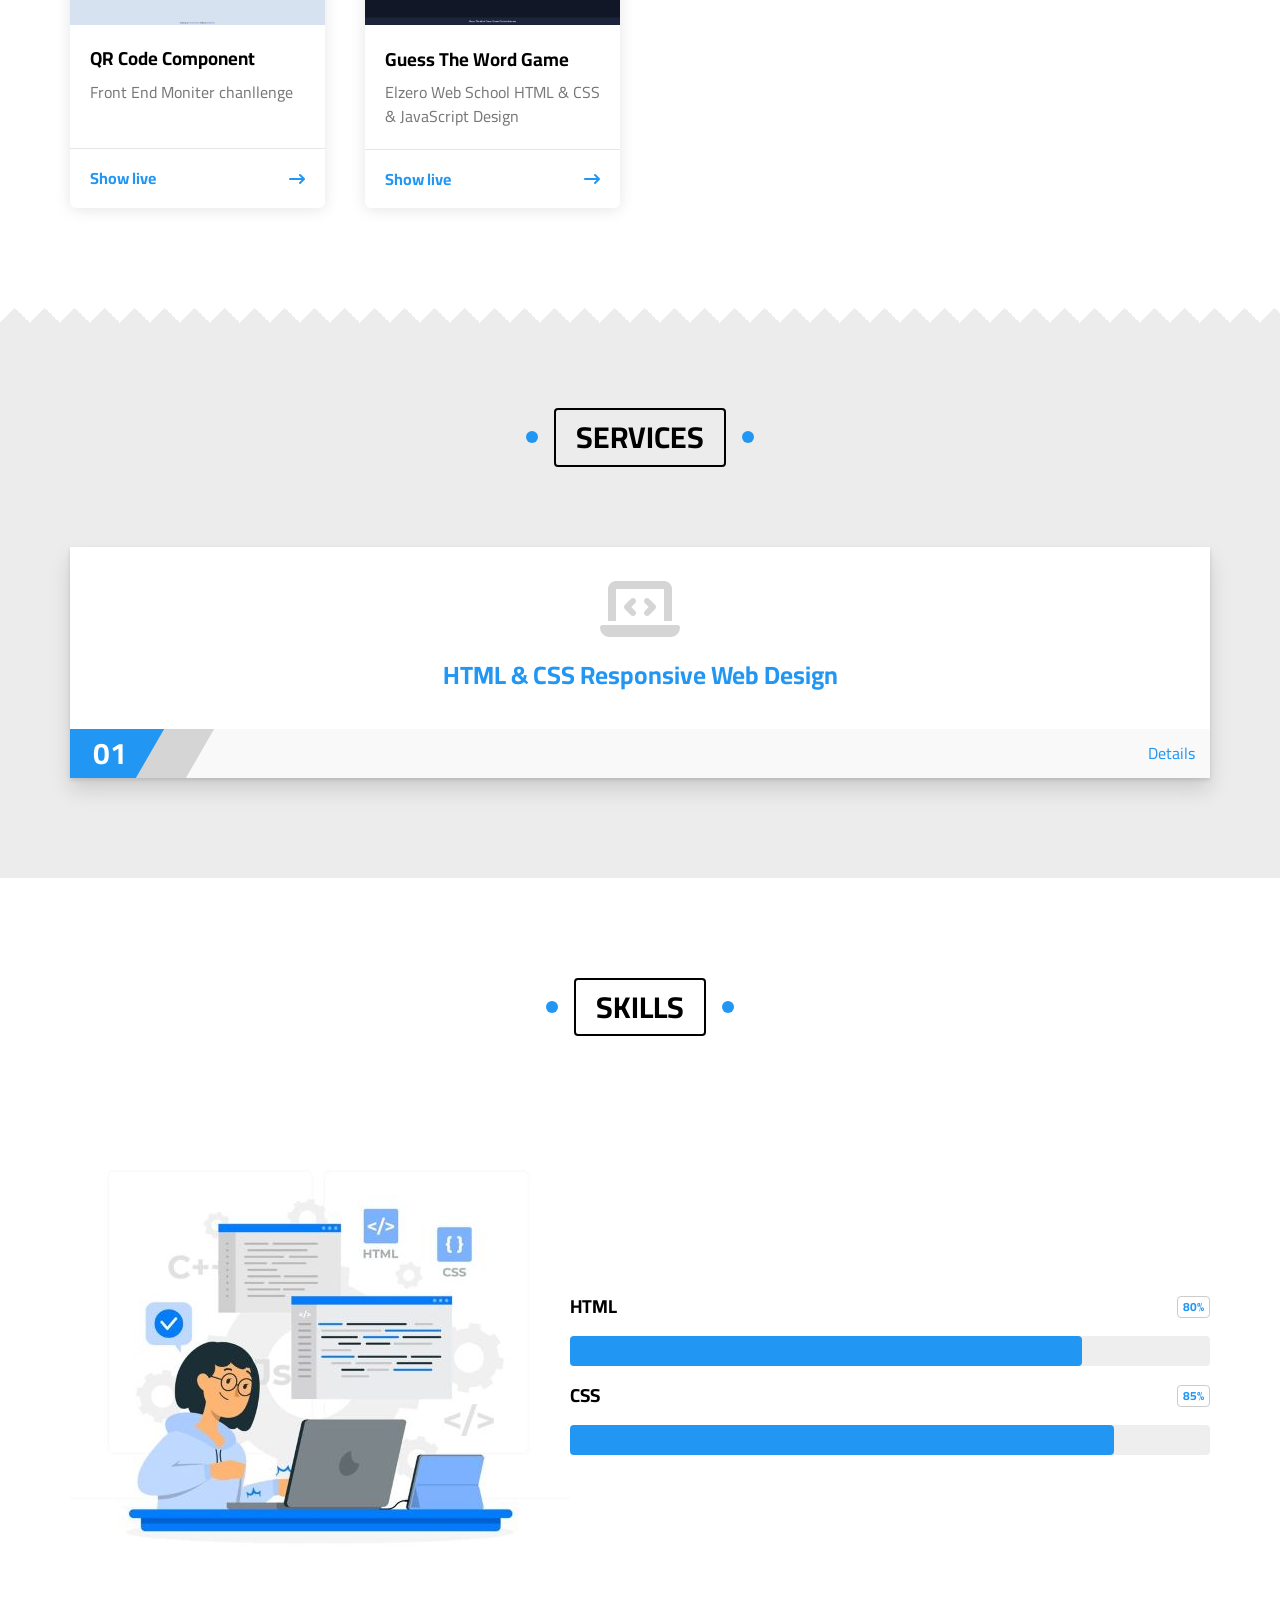
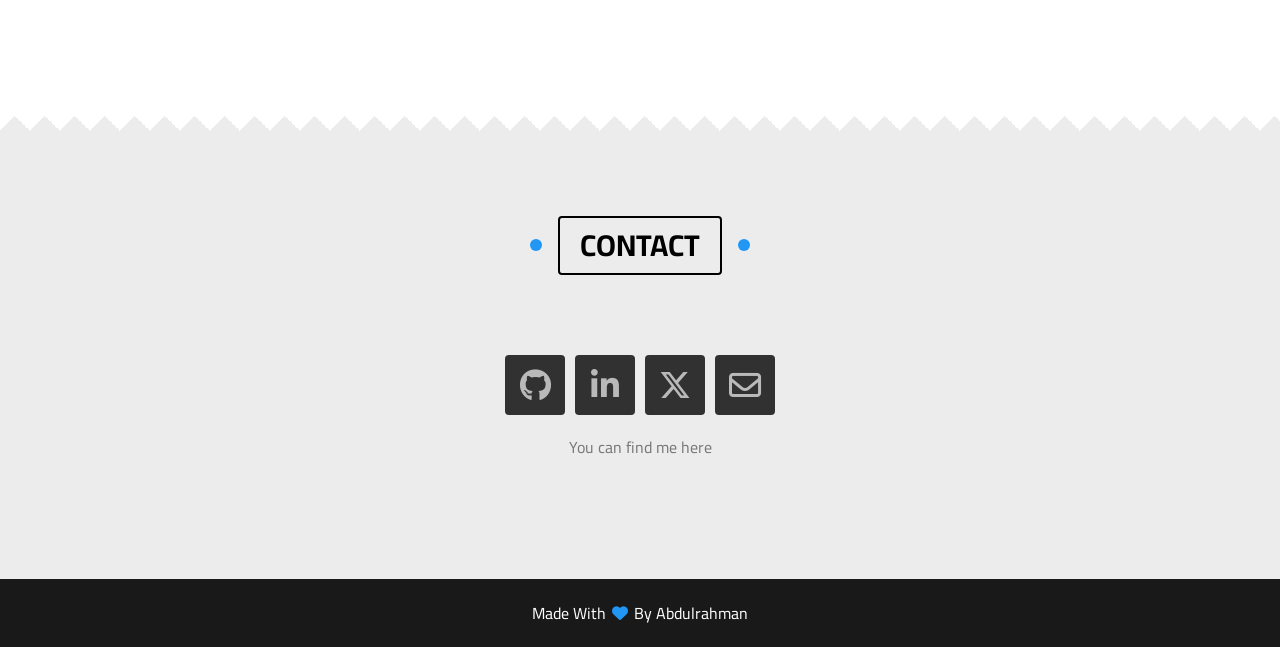
==== commit f15cc7e0: "Upload new project geuss the word" ====
--- a/index.html
+++ b/index.html
@@ -114,6 +114,18 @@
                     <i class="fa-solid fa-arrow-right-long"></i>
                 </div>
             </div>
+            <!-- 6th box -->
+            <div class="box">
+                <img src="imgs/Guess-The-Word.png" alt="Project 06 image">
+                <div class="content">
+                    <h3>Guess The Word Game</h3>
+                    <p>Elzero Web School HTML & CSS & JavaScript Design</p>
+                </div>
+                <div class="info">
+                    <a href="https://abdulrahman-alshamrani.me/Guess-The-Word-Game/">Show live</a>
+                    <i class="fa-solid fa-arrow-right-long"></i>
+                </div>
+            </div>
         </div>
     </div>
     <!-- Separator -->
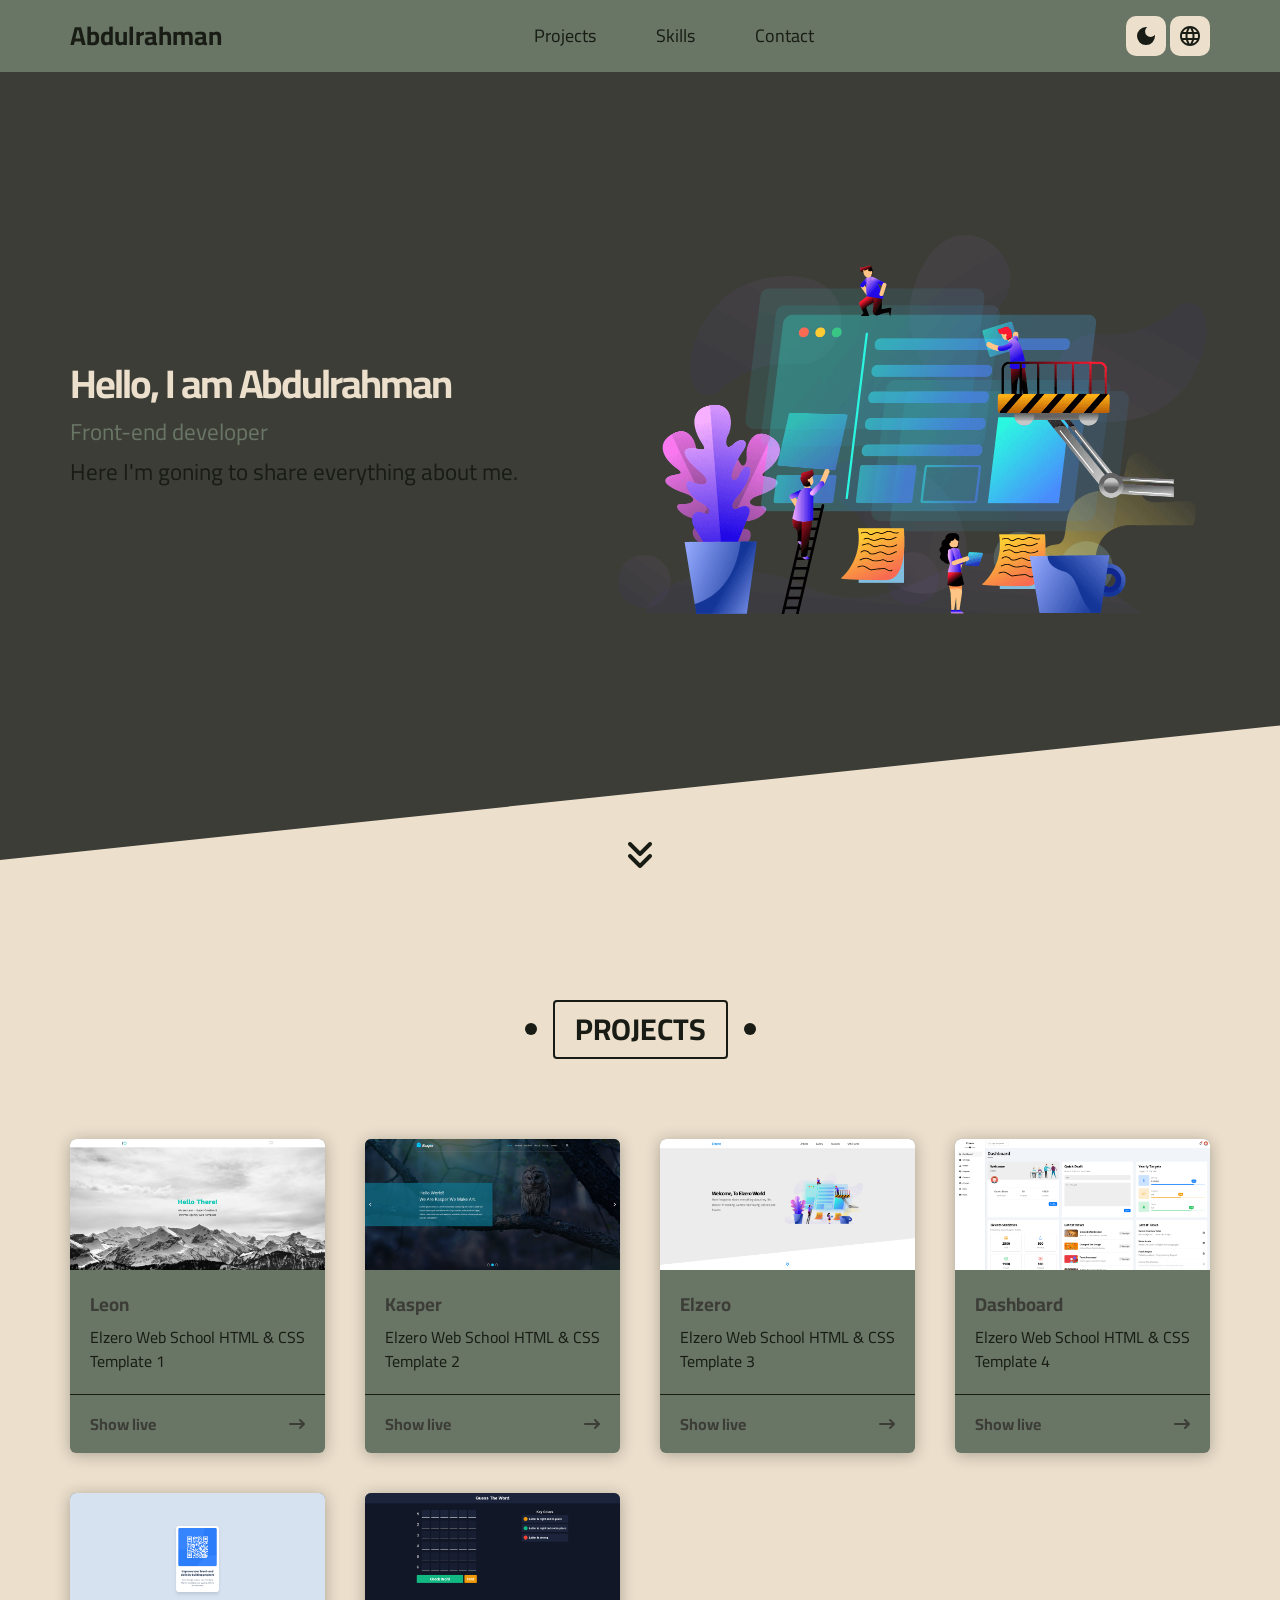
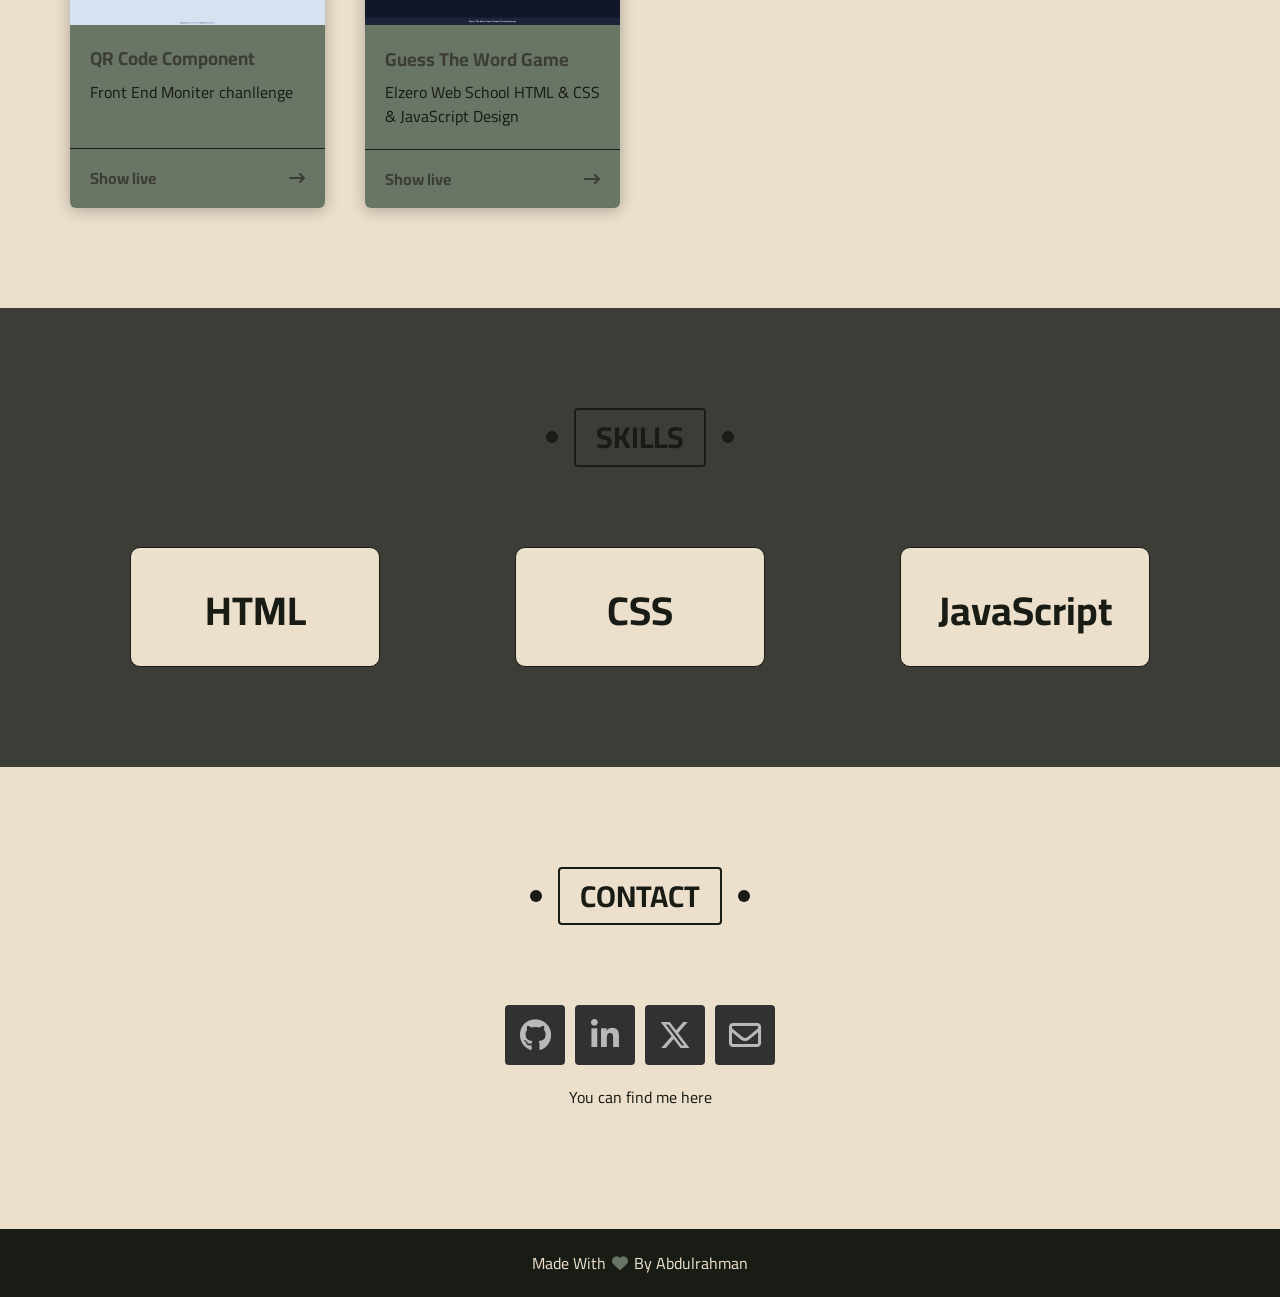
==== commit dfa0da0e: "Update the design" ====
--- a/index.html
+++ b/index.html
@@ -20,13 +20,24 @@
     <!-- Start Header -->
     <div class="header" id="header">
         <div class="container">
-            <a href="#" class="logo">Abdulrahman</a>
+            <a href="#" class="logo" data-i18n="logo"></a>
             <ul class="main-nav">
-                <li><a href="#projects">Projects</a></li>
-                <li><a href="#services">Services</a></li>
-                <li><a href="#my-skills">Skills</a></li>
-                <li><a href="#contact">Contact</a></li>
+                <li><a href="#projects" data-i18n="projects"></a></li>
+                <li><a href="#my-skills" data-i18n="skills"></a></li>
+                <li><a href="#contact" data-i18n="contact"></a></li>
             </ul>
+            <div class="switches">
+                <button id="theme-switch">
+                    <svg xmlns="http://www.w3.org/2000/svg" height="24px" viewBox="0 -960 960 960" width="24px" fill="#e3e3e3"><path d="M480-120q-150 0-255-105T120-480q0-150 105-255t255-105q14 0 27.5 1t26.5 3q-41 29-65.5 75.5T444-660q0 90 63 153t153 63q55 0 101-24.5t75-65.5q2 13 3 26.5t1 27.5q0 150-105 255T480-120Z"/></svg>
+                    <svg xmlns="http://www.w3.org/2000/svg" height="24px" viewBox="0 -960 960 960" width="24px" fill="#e3e3e3"><path d="M480-280q-83 0-141.5-58.5T280-480q0-83 58.5-141.5T480-680q83 0 141.5 58.5T680-480q0 83-58.5 141.5T480-280ZM200-440H40v-80h160v80Zm720 0H760v-80h160v80ZM440-760v-160h80v160h-80Zm0 720v-160h80v160h-80ZM256-650l-101-97 57-59 96 100-52 56Zm492 496-97-101 53-55 101 97-57 59Zm-98-550 97-101 59 57-100 96-56-52ZM154-212l101-97 55 53-97 101-59-57Z"/></svg>
+                </button>
+                <button id="lang-switch">
+                    <svg xmlns="http://www.w3.org/2000/svg" height="24px" viewBox="0 -960 960 960" width="24px" fill="#e3e3e3"><path d="M480-80q-82 0-155-31.5t-127.5-86Q143-252 111.5-325T80-480q0-83 31.5-155.5t86-127Q252-817 325-848.5T480-880q83 0 155.5 31.5t127 86q54.5 54.5 86 127T880-480q0 82-31.5 155t-86 127.5q-54.5 54.5-127 86T480-80Zm0-82q26-36 45-75t31-83H404q12 44 31 83t45 75Zm-104-16q-18-33-31.5-68.5T322-320H204q29 50 72.5 87t99.5 55Zm208 0q56-18 99.5-55t72.5-87H638q-9 38-22.5 73.5T584-178ZM170-400h136q-3-20-4.5-39.5T300-480q0-21 1.5-40.5T306-560H170q-5 20-7.5 39.5T160-480q0 21 2.5 40.5T170-400Zm216 0h188q3-20 4.5-39.5T580-480q0-21-1.5-40.5T574-560H386q-3 20-4.5 39.5T380-480q0 21 1.5 40.5T386-400Zm268 0h136q5-20 7.5-39.5T800-480q0-21-2.5-40.5T790-560H654q3 20 4.5 39.5T660-480q0 21-1.5 40.5T654-400Zm-16-240h118q-29-50-72.5-87T584-782q18 33 31.5 68.5T638-640Zm-234 0h152q-12-44-31-83t-45-75q-26 36-45 75t-31 83Zm-200 0h118q9-38 22.5-73.5T376-782q-56 18-99.5 55T204-640Z"/></svg>
+                    <!-- <svg xmlns="http://www.w3.org/2000/svg" height="24px" viewBox="0 -960 960 960" width="24px" fill="#e3e3e3"><path d="m480-80-40-120H160q-33 0-56.5-23.5T80-280v-520q0-33 23.5-56.5T160-880h240l35 120h365q35 0 57.5 22.5T880-680v520q0 33-22.5 56.5T800-80H480ZM286-376q69 0 113.5-44.5T444-536q0-8-.5-14.5T441-564H283v62h89q-8 28-30.5 43.5T287-443q-39 0-67-28t-28-69q0-41 28-69t67-28q18 0 34 6.5t29 19.5l49-47q-21-22-50.5-34T286-704q-67 0-114.5 47.5T124-540q0 69 47.5 116.5T286-376Zm268 20 22-21q-14-17-25.5-33T528-444l26 88Zm50-51q28-33 42.5-63t19.5-47H507l12 42h40q8 15 19 32.5t26 35.5Zm-84 287h280q18 0 29-11.5t11-28.5v-520q0-18-11-29t-29-11H447l47 162h79v-42h41v42h146v41h-51q-10 38-30 74t-47 67l109 107-29 29-108-108-36 37 32 111-80 80Z"/></svg> -->
+                    <!-- <svg xmlns="http://www.w3.org/2000/svg" height="24px" viewBox="0 -960 960 960" width="24px" fill="#e3e3e3"><path d="m476-80 182-480h84L924-80h-84l-43-122H603L560-80h-84ZM160-200l-56-56 202-202q-35-35-63.5-80T190-640h84q20 39 40 68t48 58q33-33 68.5-92.5T484-720H40v-80h280v-80h80v80h280v80H564q-21 72-63 148t-83 116l96 98-30 82-122-125-202 201Zm468-72h144l-72-204-72 204Z"/></svg> -->
+                </button>
+
+            </div>
         </div>
     </div>
     <!-- End Header -->
@@ -34,25 +45,21 @@
     <div class="landing">
         <div class="container">
             <div class="text">
-                <h1>Hello, I am Abdulrahman</h1>
-                <p><span>Front-end developer</span>Here I'm goning to share everything about me.</p>
+                <h1 data-i18n="landing-header"></h1>
+                <p data-i18n="landing-p"></p>
             </div>
             <div class="image">
                 <img src="imgs/landing-image.png" alt="Landing image">
             </div>
         </div>
-        <a href="#articles" class="go-down">
+        <a href="#projects" class="go-down">
             <i class="fa-solid fa-angles-down fa-2x"></i>
         </a>
     </div>
     <!-- End Landing -->
     <!-- Start Projects -->
     <div class="projects" id="projects">
-        <!-- Start Dots Shape -->
-        <div class="dots dots-up"></div>
-        <div class="dots dots-down"></div>
-        <!-- End Dots Shape -->
-        <h2 class="main-title">Projects</h2>
+        <h2 class="main-title" data-i18n="projects"></h2>
         <div class="container">
             <!-- 1st box -->
             <div class="box">
@@ -62,8 +69,8 @@
                     <p>Elzero Web School HTML & CSS Template 1</p>
                 </div>
                 <div class="info">
-                    <a href="https://abdulrahman-alshamrani.me/HTML_And_CSS_Template_One/">Show live</a>
-                    <i class="fa-solid fa-arrow-right-long"></i>
+                    <a href="https://abdulrahman-alshamrani.me/HTML_And_CSS_Template_One/" data-i18n="show"></a>
+                    <span data-i18n="arrow"></span>
                 </div>
             </div>
             <!-- 2nd box -->
@@ -74,8 +81,8 @@
                     <p>Elzero Web School HTML & CSS Template 2</p>
                 </div>
                 <div class="info">
-                    <a href="https://abdulrahman-alshamrani.me/HTML_And_CSS_Template_Two/">Show live</a>
-                    <i class="fa-solid fa-arrow-right-long"></i>
+                    <a href="https://abdulrahman-alshamrani.me/HTML_And_CSS_Template_Two/" data-i18n="show"></a>
+                    <span data-i18n="arrow"></span>
                 </div>
             </div>
             <!-- 3rd box -->
@@ -86,8 +93,8 @@
                     <p>Elzero Web School HTML & CSS Template 3</p>
                 </div>
                 <div class="info">
-                    <a href="https://abdulrahman-alshamrani.me/HTML_And_CSS_Template_Three/">Show live</a>
-                    <i class="fa-solid fa-arrow-right-long"></i>
+                    <a href="https://abdulrahman-alshamrani.me/HTML_And_CSS_Template_Three/" data-i18n="show"></a>
+                    <span data-i18n="arrow"></span>
                 </div>
             </div>
             <!-- 4th box -->
@@ -98,8 +105,8 @@
                     <p>Elzero Web School HTML & CSS Template 4</p>
                 </div>
                 <div class="info">
-                    <a href="https://abdulrahman-alshamrani.me/HTML_And_CSS_Template_Four/">Show live</a>
-                    <i class="fa-solid fa-arrow-right-long"></i>
+                    <a href="https://abdulrahman-alshamrani.me/HTML_And_CSS_Template_Four/" data-i18n="show"></a>
+                    <span data-i18n="arrow"></span>
                 </div>
             </div>
             <!-- 5th box -->
@@ -110,8 +117,8 @@
                     <p>Front End Moniter chanllenge</p>
                 </div>
                 <div class="info">
-                    <a href="https://abdulrahman-alshamrani.me/qr-code-component/">Show live</a>
-                    <i class="fa-solid fa-arrow-right-long"></i>
+                    <a href="https://abdulrahman-alshamrani.me/qr-code-component/" data-i18n="show"></a>
+                    <span data-i18n="arrow"></span>
                 </div>
             </div>
             <!-- 6th box -->
@@ -122,58 +129,34 @@
                     <p>Elzero Web School HTML & CSS & JavaScript Design</p>
                 </div>
                 <div class="info">
-                    <a href="https://abdulrahman-alshamrani.me/Guess-The-Word-Game/">Show live</a>
-                    <i class="fa-solid fa-arrow-right-long"></i>
+                    <a href="https://abdulrahman-alshamrani.me/Guess-The-Word-Game/" data-i18n="show"></a>
+                    <span data-i18n="arrow"></span>
                 </div>
             </div>
         </div>
     </div>
-    <!-- Separator -->
-    <div class="spikes"></div>
-    <!-- End Articles -->
-    <!-- Start Services -->
-    <div class="services" id="services">
-        <!-- Start Dots Shape -->
-        <div class="dots dots-up"></div>
-        <div class="dots dots-down"></div>
-        <!-- End Dots Shape -->
-        <h2 class="main-title">Services</h2>
-        <div class="container">
-            <div class="box">
-                <i class="fa-solid fa-laptop-code fa-4x"></i>
-                <h3>HTML & CSS Responsive Web Design</h3>
-                <div class="info"><a href="#services">Details</a></div>
-            </div>
-        </div>
-    </div>
-    <!-- End Services -->
+    <!-- End Projects -->
     <!-- Start My Skills -->
     <div class="my-skills" id="my-skills">
-        <h2 class="main-title">Skills</h2>
+        <h2 class="main-title" data-i18n="skills"></h2>
         <div class="container">
-            <img src="imgs/skills.jpg" alt="Skills image">
-            <div class="skills">
                 <div class="skill">
-                    <h3>HTML <span>80%</span></h3>
-                    <div class="progress"><span style="width: 80%;"></span></div>
+                    <h3>HTML</h3>
                 </div>
                 <div class="skill">
-                    <h3>CSS <span>85%</span></h3>
-                    <div class="progress"><span style="width: 85%;"></span></div>
+                    <h3>CSS</h3>
                 </div>
-            </div>
+                <div class="skill">
+                    <h3>JavaScript</h3>
+                </div>
         </div>
     </div>
     <!-- Separator -->
-    <div class="spikes"></div>
+    <!-- <div class="spikes"></div> -->
     <!-- End My Skills -->
     <!-- Start Contact -->
     <div class="contact" id="contact">
-        <!-- Start Dots Shape -->
-        <div class="dots dots-up"></div>
-        <div class="dots dots-down"></div>
-        <!-- End Dots Shape -->
-        <h2 class="main-title">Contact</h2>
+        <h2 class="main-title" data-i18n="contact"></h2>
         <div class="container">
             <ul class="social">
                 <li><a class="github" href="https://github.com/D7omii" target="_blank"><i
@@ -185,15 +168,18 @@
                 <li><a class="email" href="mailto:abdulrahman.a.m.alshamrani@gmail.com"><i
                             class="fa-regular fa-envelope fa-2x"></i></a></li>
             </ul>
-            <p class="text">You can find me here</p>
+            <p class="text" data-i18n="contact-txt"></p>
         </div>
     </div>
     <!-- End Contact -->
     <!-- Start Footer -->
     <div class="footer">
-        <p class="copyright">Made With <i class="fa-solid fa-heart"></i> By Abdulrahman</p>
+        <p class="copyright" data-i18n="copyright"></p>
     </div>
     <!-- End Footer -->
+    <script src="index.js"></script>
+    <script type="text/JavaScript" src="languages.js"></script>
+    <script type="text/JavaScript" src="darkmode.js" defer></script>
 </body>
 
 </html>
--- a/css/main.css
+++ b/css/main.css
@@ -1,17 +1,26 @@
 /* Start Global Rules */
 * {
-    -webkit-box-sizing: border-box;
-    -moz-box-sizing: border-box;
     box-sizing: border-box;
 }
 
 :root {
-    --main-color: #2196F3;
-    --main-color-alt: #1787E0;
+    --1st-color: rgb(236, 223, 204);
+    --2nd-color: rgb(105, 117, 101);
+    --3rd-color: rgb(60, 61, 55);
+    --4th-color: rgb(24, 28, 20);
     --main-transition-duration: 0.3s;
     --main-section-padding: 100px;
     --section-background: #ececec;
 }
+.darkmode {
+    --1st-color: rgb(24, 28, 20);
+    --2nd-color: rgb(60, 61, 55);
+    --3rd-color: rgb(105, 117, 101);
+    --4th-color: rgb(236, 223, 204);
+}
+.ar {
+    direction: rtl;
+}
 
 html {
     scroll-behavior: smooth;
@@ -19,6 +28,7 @@
 
 body {
     font-family: "Cairo", sans-serif;
+    background-color: var(--1st-color);
 }
 
 a {
@@ -60,9 +70,10 @@
 }
 
 .main-title {
+    color: var(--4th-color);
     text-transform: uppercase;
     margin: 0 auto 80px;
-    border: 2px solid black;
+    border: 2px solid var(--4th-color);
     padding: 10px 20px;
     font-size: 30px;
     width: fit-content;
@@ -86,7 +97,7 @@
     position: absolute;
     width: 12px;
     height: 12px;
-    background-color: var(--main-color);
+    background-color: var(--4th-color);
     top: 50%;
     border-radius: 50%;
     -webkit-border-radius: 50%;
@@ -121,7 +132,7 @@
 }
 
 .main-title:hover {
-    color: white;
+    color: var(--1st-color);
     border-color: transparent;
     transition-delay: 0.5s;
 }
@@ -142,39 +153,12 @@
     background-size: 30px 30px;
 }
 
-.dots {
-    background-image: url("../imgs/dots.png");
-    height: 186px;
-    width: 204px;
-    background-repeat: no-repeat;
-    position: absolute;
-}
-
-.dots-up {
-    top: 200px;
-    right: 0;
-}
-
-.dots-down {
-    bottom: 200px;
-    left: 0;
-}
-
-@media (max-width: 1199px) {
-
-    .dots,
-    .dots-up,
-    .dots-down {
-        display: none;
-    }
-}
-
 /* End Global Rules */
 /* Start Header  */
 .header {
-    background-color: white;
-    position: relative;
-    box-shadow: 0 0 10px #ddd;
+    background-color: var(--2nd-color);
+    position: relative;
+    /* box-shadow: 0 0 5px var(--1st-color); */
 }
 
 .header .container {
@@ -186,7 +170,7 @@
 }
 
 .header .logo {
-    color: var(--main-color);
+    color: var(--4th-color);
     font-size: 26px;
     font-weight: bold;
     height: 72px;
@@ -196,9 +180,13 @@
 }
 
 @media (max-width: 767px) {
+    .header .container {
+        text-align: start;
+    }
     .header .logo {
         width: 100%;
         height: 50px;
+        border-bottom: 2px solid var(--4th-color);
     }
 }
 
@@ -208,7 +196,10 @@
 
 @media (max-width: 767px) {
     .header .main-nav {
-        margin: auto;
+        margin: auto auto auto 0;
+    }
+    .ar .header .main-nav {
+        margin: auto 0 auto auto;
     }
 }
 
@@ -224,7 +215,7 @@
     align-items: center;
     height: 72px;
     position: relative;
-    color: black;
+    color: var(--4th-color);
     padding: 0 30px;
     overflow: hidden;
     font-size: 18px;
@@ -244,29 +235,86 @@
 }
 
 .header .main-nav>li>a::before {
+    display: none;
     content: "";
     position: absolute;
     width: 100%;
     height: 4px;
-    background-color: var(--main-color);
+    background-color: var(--1st-color);
     top: 0;
-    left: -100%;
-    transition: var(--main-transition-duration);
-    -webkit-transition: var(--main-transition-duration);
-    -moz-transition: var(--main-transition-duration);
-    -ms-transition: var(--main-transition-duration);
-    -o-transition: var(--main-transition-duration);
+    left: 0;
 }
 
 .header .main-nav>li>a:hover {
-    color: var(--main-color);
-    background-color: #fafafa;
+    color: var(--2nd-color);
+    background-color: var(--4th-color);
 }
 
 .header .main-nav>li>a:hover::before {
-    left: 0;
-}
-
+    display: block;
+}
+#theme-switch {
+    cursor: pointer;
+    width: 40px;
+    height: 40px;
+    padding: 0;
+    /*color: var(--4th-color);*/
+    background-color: var(--1st-color);
+    border: none;
+    border-radius: 25%;
+    -webkit-border-radius: 25%;
+    -moz-border-radius: 25%;
+    -ms-border-radius: 25%;
+    -o-border-radius: 25%;
+}
+#theme-switch svg{
+    position: relative;
+    top: 2px;
+    fill: var(--4th-color);
+}
+#theme-switch svg:last-child{
+    display: none;
+}
+.darkmode #theme-switch svg:first-child{
+    display: none;
+}
+.darkmode #theme-switch svg:last-child{
+    display: inline;
+}
+#lang-switch {
+    cursor: pointer;
+    width: 40px;
+    height: 40px;
+    padding: 0;
+    /*color: var(--4th-color);*/
+    background-color: var(--1st-color);
+    border: none;
+    border-radius: 25%;
+    -webkit-border-radius: 25%;
+    -moz-border-radius: 25%;
+    -ms-border-radius: 25%;
+    -o-border-radius: 25%;
+}
+#lang-switch svg{
+    position: relative;
+    top: 2px;
+    fill: var(--4th-color);
+}
+@media (max-width: 767px) {
+    /* .switches {
+        position: absolute;
+        bottom: 3px;
+        right: 5px;
+    } */
+    #theme-switch, #lang-switch {
+        font-size: 5px;
+        width: 32px;
+        height: 32px;
+    }
+    #theme-switch svg, #lang-switch svg{
+        top: 0;
+    }
+}
 /* End Header  */
 /* Start Landing */
 .landing {
@@ -280,7 +328,7 @@
     top: -40px;
     width: 100%;
     height: 100%;
-    background-color: var(--section-background);
+    background-color: var(--3rd-color);
     z-index: -1;
     transform: skewY(-6deg);
     -webkit-transform: skewY(-6deg);
@@ -312,6 +360,7 @@
 }
 
 .landing .text h1 {
+    color: var(--1st-color);
     font-size: 40px;
     margin: 0;
     letter-spacing: -2px;
@@ -327,7 +376,7 @@
     font-size: 23px;
     line-height: 1.7;
     margin: 5px 0 0;
-    color: #666;
+    color: var(--4th-color);
     max-width: 500px;
 }
 
@@ -345,7 +394,7 @@
 
 .landing .text p span {
     display: block;
-    color: var(--main-color-alt);
+    color: var(--2nd-color);
 }
 
 .landing .image img {
@@ -364,7 +413,7 @@
 }
 
 .landing .go-down {
-    color: var(--main-color);
+    color: var(--4th-color);
     position: absolute;
     bottom: 30px;
     left: 50%;
@@ -399,8 +448,9 @@
 }
 
 .projects .box {
-    box-shadow: 0 2px 15px rgb(0 0 0 / 10%);
-    background-color: white;
+    color: var(--3rd-color);
+    box-shadow: 0 2px 15px rgb(24 28 20 / 30%);
+    background-color: var(--2nd-color);
     overflow: hidden;
     z-index: 1;
     border-radius: 6px;
@@ -416,14 +466,20 @@
 }
 
 .projects .box:hover {
-    box-shadow: 0 2px 15px rgb(0 0 0 / 20%);
+    box-shadow: 0 2px 15px rgb(24 28 20 / 40%);
     transform: translateY(-10px);
     -webkit-transform: translateY(-10px);
     -moz-transform: translateY(-10px);
     -ms-transform: translateY(-10px);
     -o-transform: translateY(-10px);
 }
-
+.darkmode .projects .box {
+    box-shadow: 0 2px 15px rgb(236 223 204 / 5%);
+    background-color: var(--2nd-color);
+}
+.darkmode .projects .box:hover {
+    box-shadow: 0 2px 15px rgb(236 223 204 / 10%);
+}
 .projects .box img {
     max-width: 100%;
 }
@@ -445,24 +501,25 @@
 .projects .box .content p {
     margin: 10px 0 0;
     line-height: 1.5;
-    color: #777;
+    color: var(--4th-color);
 }
 
 .projects .box .info {
     padding: 20px;
-    border-top: 1px solid #e6e6e7;
+    border-top: 1px solid var(--4th-color);
     display: flex;
     justify-content: space-between;
     align-items: center;
 }
-
+/* .ar .projects .box .info {
+    direction: ltr;
+} */
 .projects .box .info a {
-    color: var(--main-color);
     font-weight: bold;
+    color: var(--3rd-color);
 }
 
 .projects .box .info i {
-    color: var(--main-color);
     transition: 0.6s;
     -webkit-transition: 0.6s;
     -moz-transition: 0.6s;
@@ -477,191 +534,55 @@
     -ms-transform: translateX(10px);
     -o-transform: translateX(10px);
 }
+.ar .projects .box:hover .info i {
+    transform: translateX(-10px);
+    -webkit-transform: translateX(-10px);
+    -moz-transform: translateX(-10px);
+    -ms-transform: translateX(-10px);
+    -o-transform: translateX(-10px);
+}
 
 /* End Projects */
-/* Start Services */
-.services {
-    padding-top: var(--main-section-padding);
-    padding-bottom: var(--main-section-padding);
-    background-color: var(--section-background);
-    position: relative;
-}
-
-.services .container {
-    display: grid;
-    /* grid-template-columns: repeat(auto-fill, minmax(300px, 1fr)); */
-    grid-template-columns: minmax(300px, 1fr);
-    gap: 40px;
-}
-
-.services .box {
-    background-color: white;
-    box-shadow: 0 12px 20px 0 rgb(0 0 0 / 13%), 0 2px 4px 0 rgb(0 0 0 / 12%);
-    counter-increment: services;
-    position: relative;
-    transition: var(--main-transition-duration);
-    -webkit-transition: var(--main-transition-duration);
-    -moz-transition: var(--main-transition-duration);
-    -ms-transition: var(--main-transition-duration);
-    -o-transition: var(--main-transition-duration);
-}
-
-.services .box::before {
-    content: "";
-    position: absolute;
-    background-color: var(--main-color);
-    height: 3px;
-    top: -3px;
-    width: 0;
-    left: 50%;
-    transform: translateX(-50%);
-    -webkit-transform: translateX(-50%);
-    -moz-transform: translateX(-50%);
-    -ms-transform: translateX(-50%);
-    -o-transform: translateX(-50%);
-    transition: var(--main-transition-duration);
-    -webkit-transition: var(--main-transition-duration);
-    -moz-transition: var(--main-transition-duration);
-    -ms-transition: var(--main-transition-duration);
-    -o-transition: var(--main-transition-duration);
-}
-
-.services .box:hover {
-    transform: translateY(-10px);
-    -webkit-transform: translateY(-10px);
-    -moz-transform: translateY(-10px);
-    -ms-transform: translateY(-10px);
-    -o-transform: translateY(-10px);
-}
-
-.services .box:hover::before {
-    width: 100%;
-}
-
-.services .box>i {
-    margin: 30px auto 20px;
-    display: block;
-    text-align: center;
-    color: #d5d5d5;
-}
-
-.services .box>h3 {
-    text-align: center;
-    font-size: 25px;
-    color: var(--main-color);
-    margin: 20px 15px 40px;
-}
-
-.services .box .info {
-    padding: 15px;
-    position: relative;
-    background-color: #f9f9f9;
-    text-align: right;
-}
-
-.services .box .info::before {
-    content: "0" counter(services);
-    position: absolute;
-    background-color: var(--main-color);
-    color: white;
-    left: 0;
-    top: 0;
-    height: 100%;
-    width: 80px;
-    font-size: 30px;
-    font-weight: bold;
-    display: flex;
-    justify-content: center;
-    align-items: center;
-    padding-right: 15px;
-}
-
-.services .box .info::after {
-    content: "";
-    position: absolute;
-    background-color: #d5d5d5;
-    top: 0px;
-    left: 80px;
-    width: 50px;
-    height: calc(100% + 0.6px);
-    transform: skewX(-30deg);
-}
-
-.services .box .info a {
-    color: var(--main-color);
-}
-
-/* End Services */
 /* Start My Skills */
 .my-skills {
     padding-top: var(--main-section-padding);
     padding-bottom: var(--main-section-padding);
+    background-color: var(--3rd-color);
     position: relative;
 }
 
 .my-skills .container {
     display: flex;
+    justify-content: space-around;
     align-items: center;
-}
-
-@media (max-width: 991px) {
-    .my-skills .container img {
-        display: none;
-    }
-}
-
-.my-skills .skills {
-    flex: 1;
-}
-
-.my-skills .skills .skill h3 {
-    display: flex;
-    justify-content: space-between;
-    align-items: center;
-}
-
-.my-skills .skills .skill h3 span {
-    font-size: 12px;
-    border: 1px solid #ccc;
-    padding: 3px 5px;
-    color: var(--main-color);
-    border-radius: 4px;
-    -webkit-border-radius: 4px;
-    -moz-border-radius: 4px;
-    -ms-border-radius: 4px;
-    -o-border-radius: 4px;
-}
-
-.my-skills .skills .skill .progress {
-    height: 30px;
-    background-color: #eee;
-    position: relative;
-    border-radius: 4px;
-    -webkit-border-radius: 4px;
-    -moz-border-radius: 4px;
-    -ms-border-radius: 4px;
-    -o-border-radius: 4px;
-}
-
-.my-skills .skills .skill .progress span {
-    position: absolute;
-    left: 0;
-    top: 0;
-    height: 100%;
-    background-color: var(--main-color);
-    border-radius: 4px;
-    -webkit-border-radius: 4px;
-    -moz-border-radius: 4px;
-    -ms-border-radius: 4px;
-    -o-border-radius: 4px;
-}
+    flex-wrap: wrap;
+    gap: 15px;
+}
+
+.my-skills .skill {
+    background-color: var(--1st-color);
+    width: 250px;
+    height: 120px;
+    border: 1px solid var(--4th-color);
+    border-radius: 10px;
+    -webkit-border-radius: 10px;
+    -moz-border-radius: 10px;
+    -ms-border-radius: 10px;
+    -o-border-radius: 10px;
+}
+.my-skills .container h3 {
+    font-size: 40px;
+    font-weight: bold;
+    color: var(--4th-color);
+    text-align: center;
+}
+
 
 /* End My Skills */
 /* Start Contact */
 .contact {
     padding-top: var(--main-section-padding);
     padding-bottom: var(--main-section-padding);
-    background-color: var(--section-background);
     position: relative;
 }
 
@@ -732,7 +653,7 @@
 
 .contact .text {
     line-height: 2;
-    color: #777;
+    color: var(--4th-color);
 }
 
 @media (max-width: 767px) {
@@ -744,18 +665,18 @@
 /* End Contact */
 /* Start Footer */
 .footer {
-    background-color: #191919;
+    background-color: var(--4th-color);
 }
 
 .footer .copyright {
     padding: 25px 0;
     text-align: center;
-    color: white;
+    color: var(--1st-color);
     margin: 0;
 }
 
 .footer .copyright i {
-    color: var(--main-color);
+    color: var(--2nd-color);
     margin: 0 2px;
 }
 
